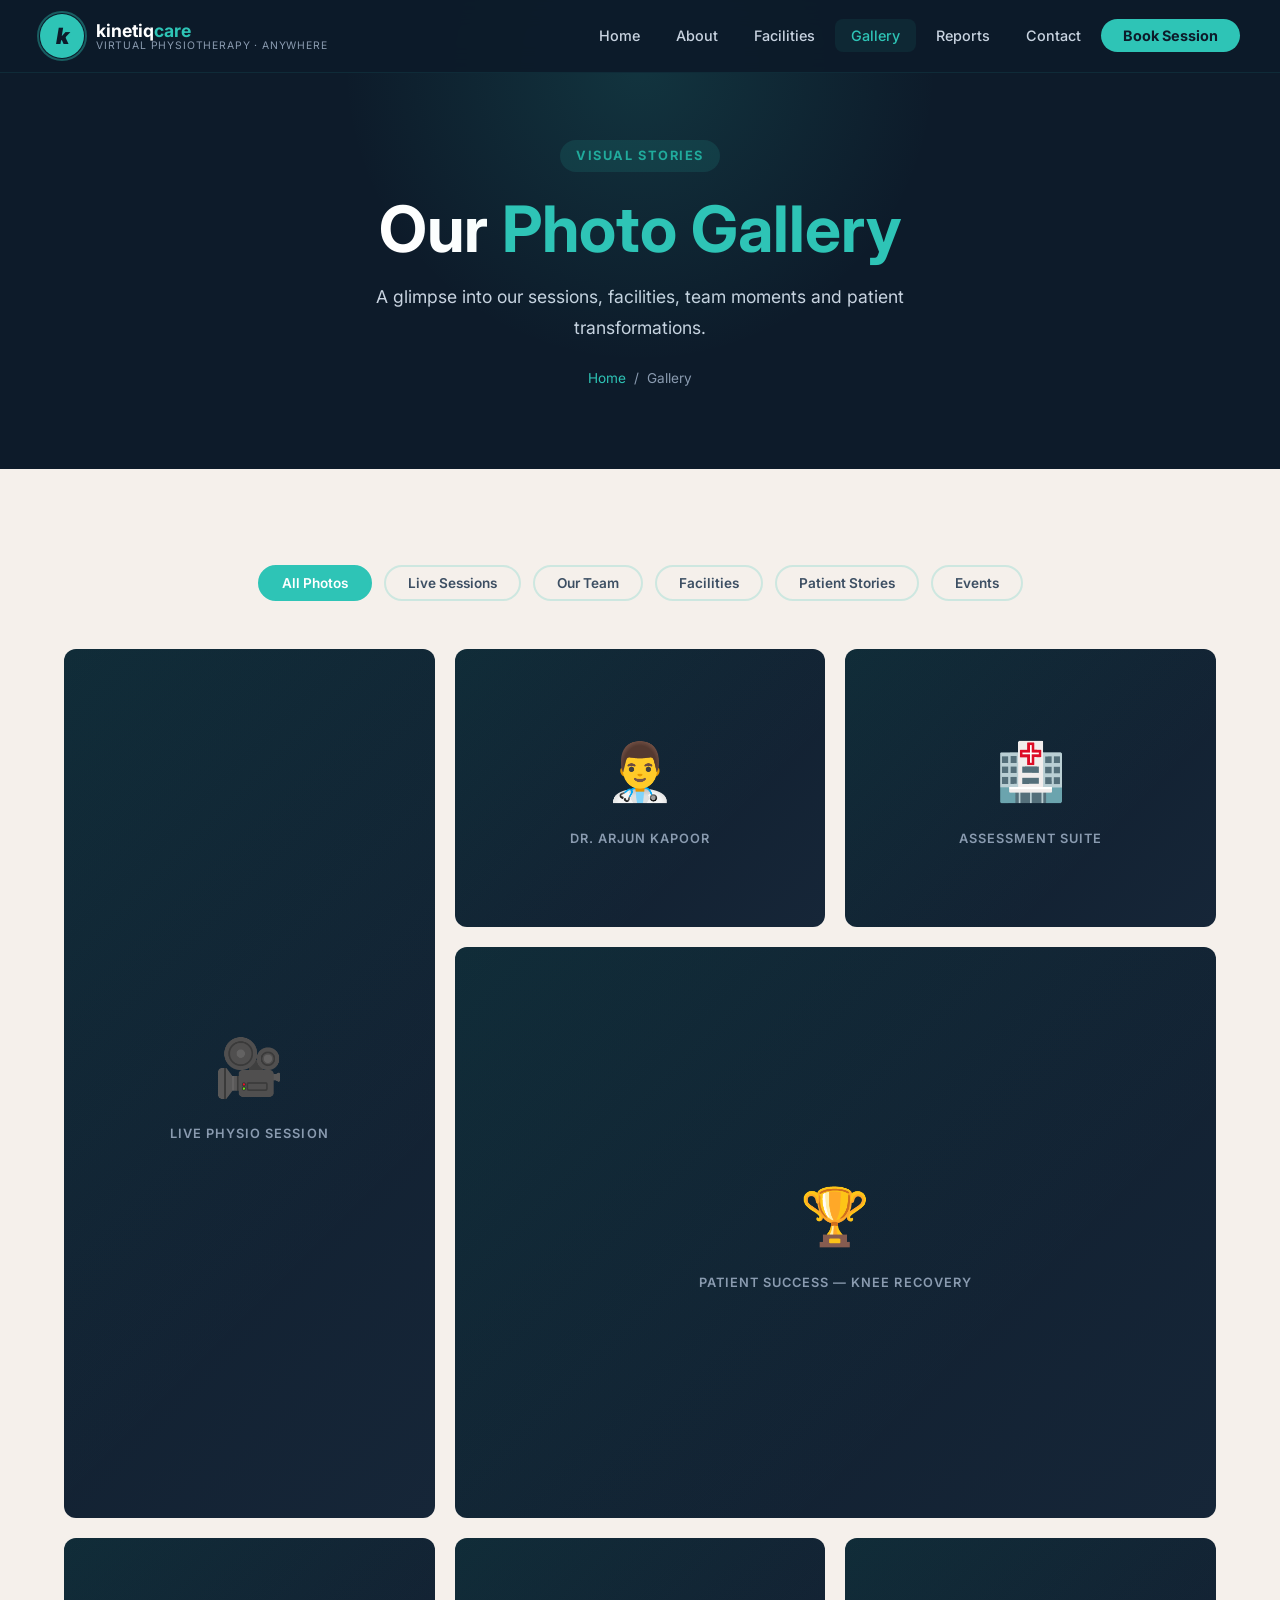
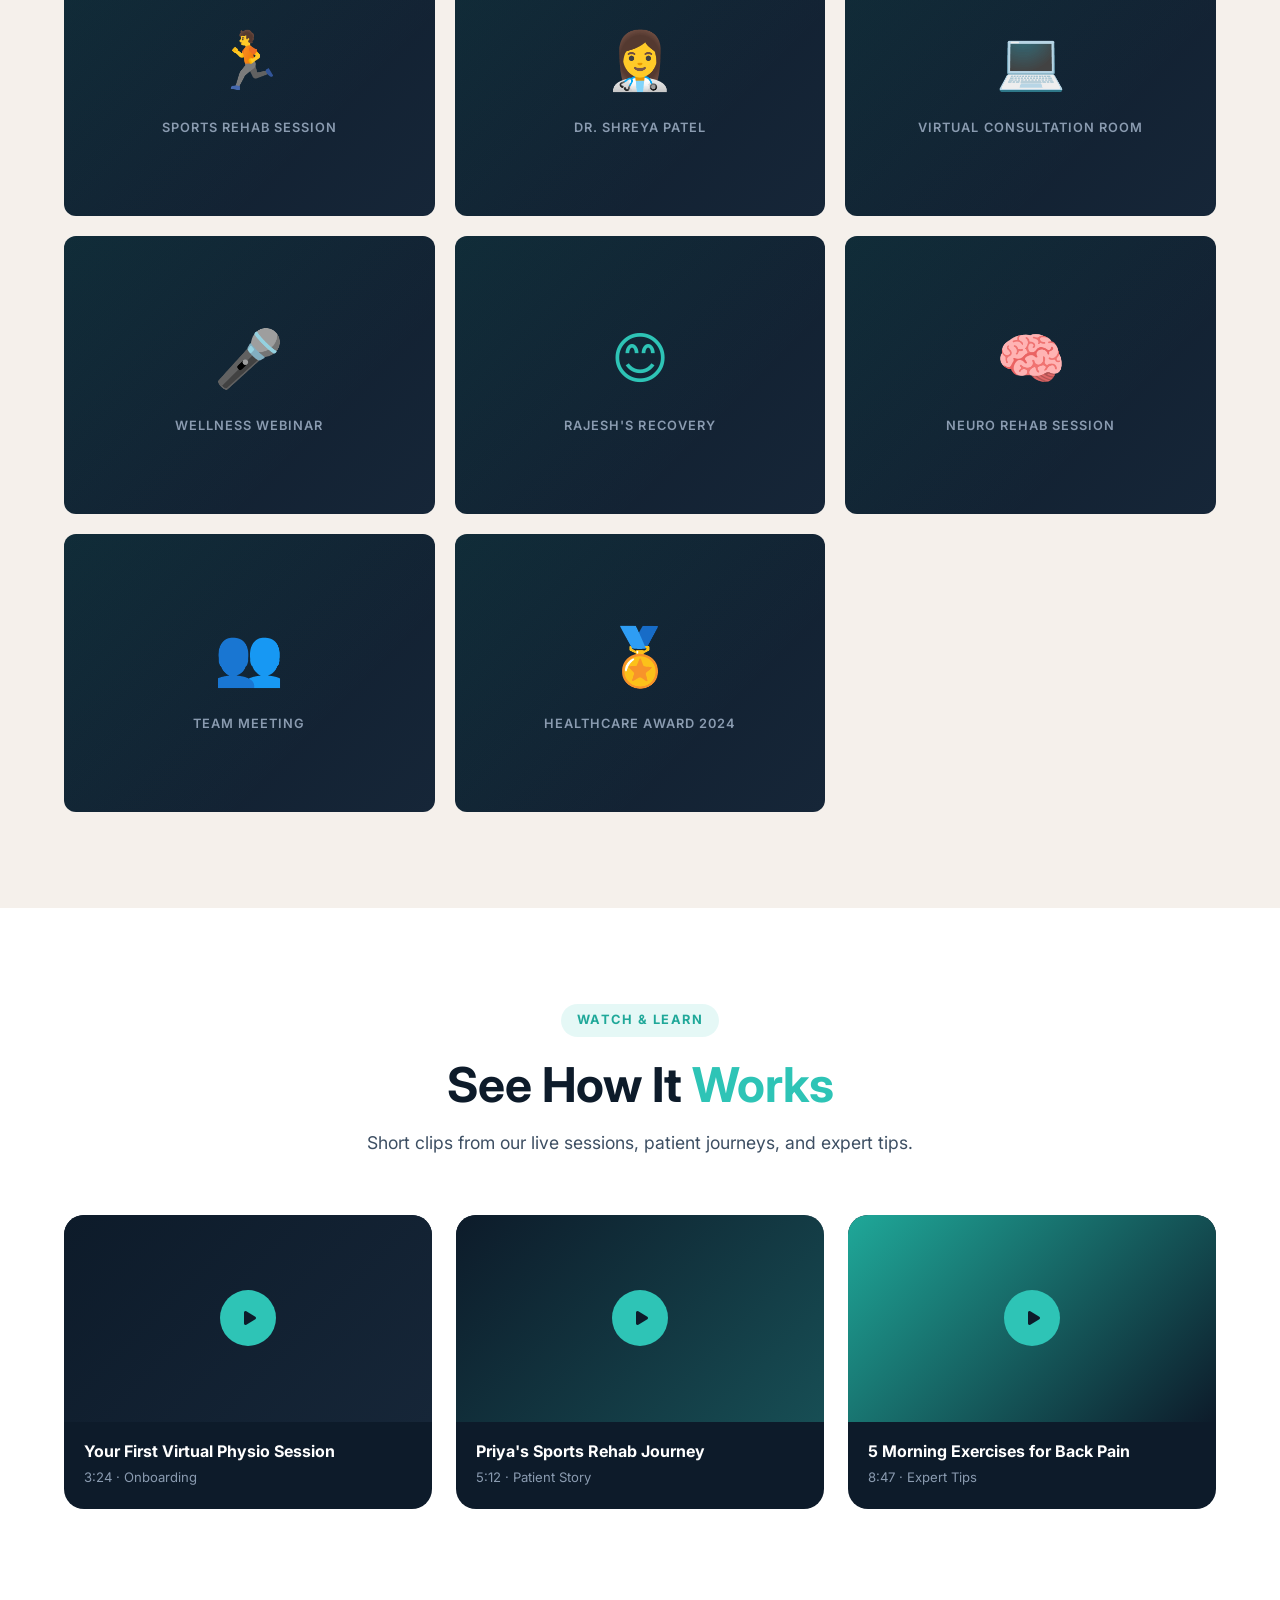
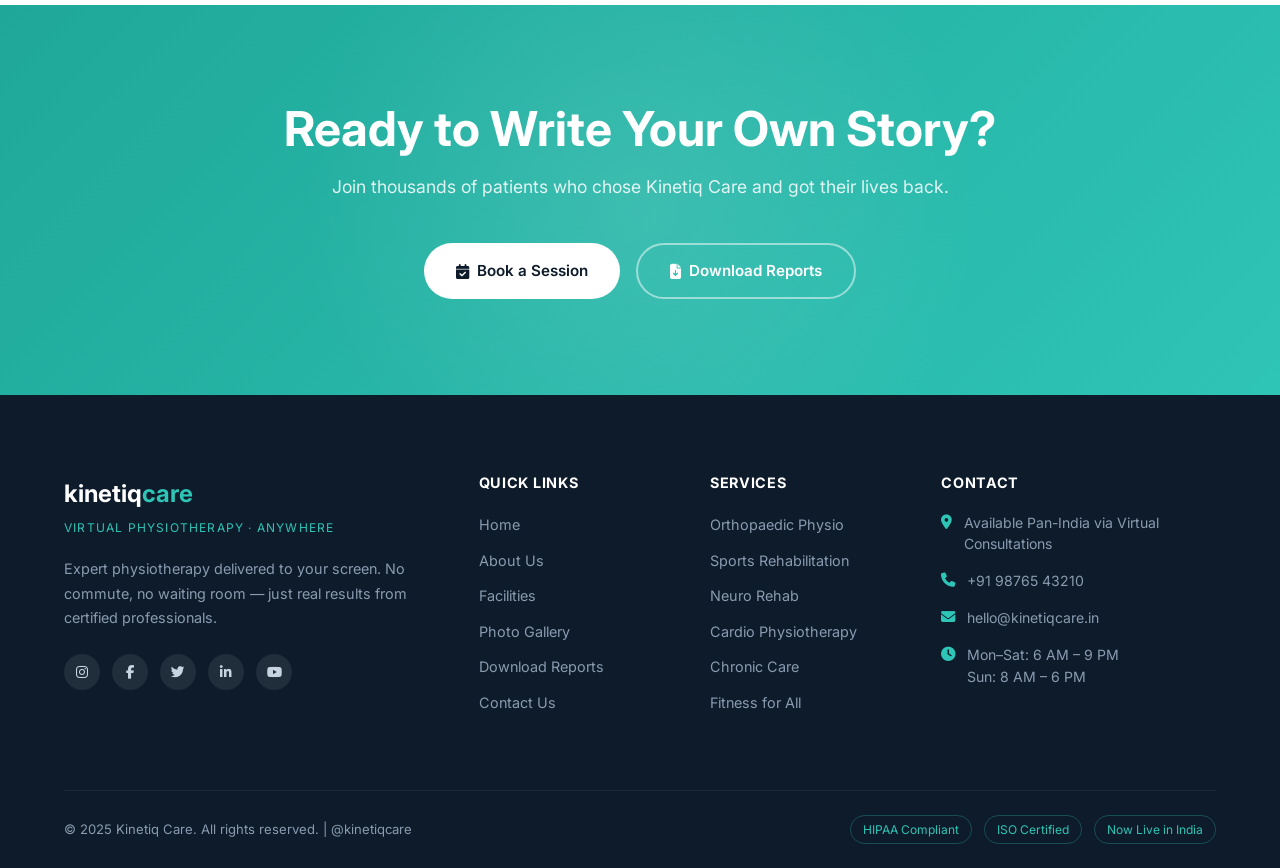
==== gallery.html @ 8185413a "Initial commit: Kinetiq Care physiotherapy website 6-page static website for Kinetiq Care virtual ph" ====
<!DOCTYPE html>
<html lang="en">
<head>
  <meta charset="UTF-8" />
  <meta name="viewport" content="width=device-width, initial-scale=1.0" />
  <title>Photo Gallery — Kinetiq Care</title>
  <meta name="description" content="Explore photos of our virtual sessions, facilities, team, and patient success stories at Kinetiq Care." />
  <link rel="stylesheet" href="css/style.css" />
  <link rel="preconnect" href="https://fonts.googleapis.com" />
  <link href="https://fonts.googleapis.com/css2?family=Inter:wght@400;500;600;700;800;900&display=swap" rel="stylesheet" />
  <link rel="stylesheet" href="https://cdnjs.cloudflare.com/ajax/libs/font-awesome/6.5.0/css/all.min.css" />
  <style>
    .gallery-placeholder { cursor: pointer; }
    .gallery-placeholder .ph-icon { font-size: 3.5rem; position: relative; z-index: 1; }
    .gallery-placeholder .ph-label { font-size: 0.8rem; font-weight: 600; letter-spacing: 0.08em; color: var(--gray); text-transform: uppercase; position: relative; z-index: 1; }
  </style>
</head>
<body>

  <!-- NAVBAR -->
  <nav class="navbar">
    <div class="nav-inner">
      <a href="index.html" class="nav-logo">
        <div class="logo-icon">k</div>
        <div class="logo-text">
          <span class="brand-name">kinetiq<span>care</span></span>
          <span class="brand-tagline">Virtual Physiotherapy · Anywhere</span>
        </div>
      </a>
      <ul class="nav-links">
        <li><a href="index.html">Home</a></li>
        <li><a href="about.html">About</a></li>
        <li><a href="facilities.html">Facilities</a></li>
        <li><a href="gallery.html" class="active">Gallery</a></li>
        <li><a href="reports.html">Reports</a></li>
        <li><a href="contact.html">Contact</a></li>
        <li><a href="contact.html" class="nav-cta">Book Session</a></li>
      </ul>
      <button class="hamburger" aria-label="Menu">
        <span></span><span></span><span></span>
      </button>
    </div>
  </nav>

  <!-- PAGE HERO -->
  <section class="page-hero">
    <span class="section-label">Visual Stories</span>
    <h1>Our <span>Photo Gallery</span></h1>
    <p>A glimpse into our sessions, facilities, team moments and patient transformations.</p>
    <div class="breadcrumb">
      <a href="index.html">Home</a>
      <span>/</span>
      <span>Gallery</span>
    </div>
  </section>

  <!-- GALLERY SECTION -->
  <section class="section-pad" style="background: var(--cream);">
    <div class="container">
      <!-- Filters -->
      <div class="gallery-filters">
        <button class="filter-btn active" data-filter="all">All Photos</button>
        <button class="filter-btn" data-filter="sessions">Live Sessions</button>
        <button class="filter-btn" data-filter="team">Our Team</button>
        <button class="filter-btn" data-filter="facilities">Facilities</button>
        <button class="filter-btn" data-filter="patients">Patient Stories</button>
        <button class="filter-btn" data-filter="events">Events</button>
      </div>

      <!-- Gallery Grid -->
      <div class="gallery-grid">

        <div class="gallery-item tall" data-category="sessions" style="grid-row:span 2;">
          <div class="gallery-placeholder" style="height:100%;min-height:420px;">
            <div class="ph-icon">🎥</div>
            <div class="ph-label">Live Physio Session</div>
          </div>
          <div class="gallery-overlay">
            <i class="fas fa-expand-arrows-alt"></i>
            <span>Live Physio Session</span>
            <small>Online Consultation</small>
          </div>
        </div>

        <div class="gallery-item" data-category="team">
          <div class="gallery-placeholder">
            <div class="ph-icon">👨‍⚕️</div>
            <div class="ph-label">Dr. Arjun Kapoor</div>
          </div>
          <div class="gallery-overlay">
            <i class="fas fa-expand-arrows-alt"></i>
            <span>Dr. Arjun Kapoor</span>
            <small>Orthopaedic Specialist</small>
          </div>
        </div>

        <div class="gallery-item" data-category="facilities">
          <div class="gallery-placeholder">
            <div class="ph-icon">🏥</div>
            <div class="ph-label">Assessment Suite</div>
          </div>
          <div class="gallery-overlay">
            <i class="fas fa-expand-arrows-alt"></i>
            <span>Assessment Suite</span>
            <small>Virtual Facility</small>
          </div>
        </div>

        <div class="gallery-item wide" data-category="patients" style="grid-column:span 2;">
          <div class="gallery-placeholder" style="min-height:220px;">
            <div class="ph-icon">🏆</div>
            <div class="ph-label">Patient Success — Knee Recovery</div>
          </div>
          <div class="gallery-overlay">
            <i class="fas fa-expand-arrows-alt"></i>
            <span>Patient Success Story</span>
            <small>Knee Recovery Journey</small>
          </div>
        </div>

        <div class="gallery-item" data-category="sessions">
          <div class="gallery-placeholder">
            <div class="ph-icon">🏃</div>
            <div class="ph-label">Sports Rehab Session</div>
          </div>
          <div class="gallery-overlay">
            <i class="fas fa-expand-arrows-alt"></i>
            <span>Sports Rehab Session</span>
            <small>Athlete Conditioning</small>
          </div>
        </div>

        <div class="gallery-item" data-category="team">
          <div class="gallery-placeholder">
            <div class="ph-icon">👩‍⚕️</div>
            <div class="ph-label">Dr. Shreya Patel</div>
          </div>
          <div class="gallery-overlay">
            <i class="fas fa-expand-arrows-alt"></i>
            <span>Dr. Shreya Patel</span>
            <small>Sports Rehabilitation</small>
          </div>
        </div>

        <div class="gallery-item" data-category="facilities">
          <div class="gallery-placeholder">
            <div class="ph-icon">💻</div>
            <div class="ph-label">Virtual Consultation Room</div>
          </div>
          <div class="gallery-overlay">
            <i class="fas fa-expand-arrows-alt"></i>
            <span>Virtual Consultation</span>
            <small>HD Video Setup</small>
          </div>
        </div>

        <div class="gallery-item" data-category="events">
          <div class="gallery-placeholder">
            <div class="ph-icon">🎤</div>
            <div class="ph-label">Wellness Webinar</div>
          </div>
          <div class="gallery-overlay">
            <i class="fas fa-expand-arrows-alt"></i>
            <span>Wellness Webinar</span>
            <small>Patient Education Event</small>
          </div>
        </div>

        <div class="gallery-item" data-category="patients">
          <div class="gallery-placeholder">
            <div class="ph-icon">😊</div>
            <div class="ph-label">Rajesh's Recovery</div>
          </div>
          <div class="gallery-overlay">
            <i class="fas fa-expand-arrows-alt"></i>
            <span>Rajesh's Recovery</span>
            <small>Post-Surgery Rehab</small>
          </div>
        </div>

        <div class="gallery-item" data-category="sessions">
          <div class="gallery-placeholder">
            <div class="ph-icon">🧠</div>
            <div class="ph-label">Neuro Rehab Session</div>
          </div>
          <div class="gallery-overlay">
            <i class="fas fa-expand-arrows-alt"></i>
            <span>Neuro Rehab Session</span>
            <small>Balance Training</small>
          </div>
        </div>

        <div class="gallery-item" data-category="team">
          <div class="gallery-placeholder">
            <div class="ph-icon">👥</div>
            <div class="ph-label">Team Meeting</div>
          </div>
          <div class="gallery-overlay">
            <i class="fas fa-expand-arrows-alt"></i>
            <span>Team Huddle</span>
            <small>Clinical Review Session</small>
          </div>
        </div>

        <div class="gallery-item" data-category="events">
          <div class="gallery-placeholder">
            <div class="ph-icon">🏅</div>
            <div class="ph-label">Healthcare Award 2024</div>
          </div>
          <div class="gallery-overlay">
            <i class="fas fa-expand-arrows-alt"></i>
            <span>Healthcare Innovation Award</span>
            <small>Best Virtual Physio Platform 2024</small>
          </div>
        </div>

      </div>
    </div>
  </section>

  <!-- VIDEO SECTION -->
  <section class="section-pad">
    <div class="container">
      <div class="text-center">
        <span class="section-label">Watch & Learn</span>
        <h2 class="section-title">See How It <span class="teal">Works</span></h2>
        <p class="section-subtitle">Short clips from our live sessions, patient journeys, and expert tips.</p>
      </div>
      <div style="display:grid;grid-template-columns:repeat(3,1fr);gap:24px;margin-top:8px;">
        <div style="background:var(--navy);border-radius:var(--radius-lg);overflow:hidden;cursor:pointer;transition:var(--transition);" onmouseover="this.style.transform='translateY(-6px)'" onmouseout="this.style.transform=''">
          <div style="aspect-ratio:16/9;display:flex;align-items:center;justify-content:center;background:linear-gradient(135deg,var(--navy),var(--navy-mid));position:relative;">
            <div style="width:56px;height:56px;background:var(--teal);border-radius:50%;display:flex;align-items:center;justify-content:center;z-index:1;">
              <i class="fas fa-play" style="color:var(--navy);margin-left:4px;"></i>
            </div>
          </div>
          <div style="padding:20px;">
            <h4 style="color:var(--white);margin-bottom:6px;font-size:1rem;">Your First Virtual Physio Session</h4>
            <p style="color:var(--gray);font-size:0.82rem;">3:24 · Onboarding</p>
          </div>
        </div>
        <div style="background:var(--navy);border-radius:var(--radius-lg);overflow:hidden;cursor:pointer;transition:var(--transition);" onmouseover="this.style.transform='translateY(-6px)'" onmouseout="this.style.transform=''">
          <div style="aspect-ratio:16/9;display:flex;align-items:center;justify-content:center;background:linear-gradient(135deg,var(--navy),rgba(46,196,182,0.3));position:relative;">
            <div style="width:56px;height:56px;background:var(--teal);border-radius:50%;display:flex;align-items:center;justify-content:center;z-index:1;">
              <i class="fas fa-play" style="color:var(--navy);margin-left:4px;"></i>
            </div>
          </div>
          <div style="padding:20px;">
            <h4 style="color:var(--white);margin-bottom:6px;font-size:1rem;">Priya's Sports Rehab Journey</h4>
            <p style="color:var(--gray);font-size:0.82rem;">5:12 · Patient Story</p>
          </div>
        </div>
        <div style="background:var(--navy);border-radius:var(--radius-lg);overflow:hidden;cursor:pointer;transition:var(--transition);" onmouseover="this.style.transform='translateY(-6px)'" onmouseout="this.style.transform=''">
          <div style="aspect-ratio:16/9;display:flex;align-items:center;justify-content:center;background:linear-gradient(135deg,var(--teal-dark),var(--navy));position:relative;">
            <div style="width:56px;height:56px;background:var(--teal);border-radius:50%;display:flex;align-items:center;justify-content:center;z-index:1;">
              <i class="fas fa-play" style="color:var(--navy);margin-left:4px;"></i>
            </div>
          </div>
          <div style="padding:20px;">
            <h4 style="color:var(--white);margin-bottom:6px;font-size:1rem;">5 Morning Exercises for Back Pain</h4>
            <p style="color:var(--gray);font-size:0.82rem;">8:47 · Expert Tips</p>
          </div>
        </div>
      </div>
    </div>
  </section>

  <!-- CTA -->
  <section class="cta-section">
    <div class="container" style="position:relative;z-index:1;">
      <h2>Ready to Write Your Own Story?</h2>
      <p>Join thousands of patients who chose Kinetiq Care and got their lives back.</p>
      <div class="cta-buttons">
        <a href="contact.html" class="btn btn-white"><i class="fas fa-calendar-check"></i> Book a Session</a>
        <a href="reports.html" class="btn btn-outline-white"><i class="fas fa-file-download"></i> Download Reports</a>
      </div>
    </div>
  </section>

  <!-- FOOTER -->
  <footer class="footer">
    <div class="container">
      <div class="footer-grid">
        <div class="footer-brand">
          <div class="logo-brand">kinetiq<span>care</span></div>
          <div class="tagline">Virtual Physiotherapy · Anywhere</div>
          <p>Expert physiotherapy delivered to your screen. No commute, no waiting room — just real results from certified professionals.</p>
          <div class="social-links">
            <a href="#"><i class="fab fa-instagram"></i></a>
            <a href="#"><i class="fab fa-facebook-f"></i></a>
            <a href="#"><i class="fab fa-twitter"></i></a>
            <a href="#"><i class="fab fa-linkedin-in"></i></a>
            <a href="#"><i class="fab fa-youtube"></i></a>
          </div>
        </div>
        <div class="footer-col">
          <h4>Quick Links</h4>
          <ul>
            <li><a href="index.html">Home</a></li>
            <li><a href="about.html">About Us</a></li>
            <li><a href="facilities.html">Facilities</a></li>
            <li><a href="gallery.html">Photo Gallery</a></li>
            <li><a href="reports.html">Download Reports</a></li>
            <li><a href="contact.html">Contact Us</a></li>
          </ul>
        </div>
        <div class="footer-col">
          <h4>Services</h4>
          <ul>
            <li><a href="#">Orthopaedic Physio</a></li>
            <li><a href="#">Sports Rehabilitation</a></li>
            <li><a href="#">Neuro Rehab</a></li>
            <li><a href="#">Cardio Physiotherapy</a></li>
            <li><a href="#">Chronic Care</a></li>
            <li><a href="#">Fitness for All</a></li>
          </ul>
        </div>
        <div class="footer-col">
          <h4>Contact</h4>
          <div class="footer-contact-item">
            <i class="fas fa-map-marker-alt"></i>
            <p>Available Pan-India via Virtual Consultations</p>
          </div>
          <div class="footer-contact-item">
            <i class="fas fa-phone"></i>
            <p>+91 98765 43210</p>
          </div>
          <div class="footer-contact-item">
            <i class="fas fa-envelope"></i>
            <p>hello@kinetiqcare.in</p>
          </div>
          <div class="footer-contact-item">
            <i class="fas fa-clock"></i>
            <p>Mon–Sat: 6 AM – 9 PM<br/>Sun: 8 AM – 6 PM</p>
          </div>
        </div>
      </div>
      <div class="footer-bottom">
        <p>&copy; 2025 Kinetiq Care. All rights reserved. | @kinetiqcare</p>
        <div class="badges">
          <span class="badge">HIPAA Compliant</span>
          <span class="badge">ISO Certified</span>
          <span class="badge">Now Live in India</span>
        </div>
      </div>
    </div>
  </footer>

  <script src="js/main.js"></script>
</body>
</html>
---- css/style.css ----
/* ============================================
   KINETIQ CARE - Global Styles
   ============================================ */

:root {
  --navy: #0D1B2A;
  --navy-mid: #162638;
  --teal: #2EC4B6;
  --teal-light: #5CE6D6;
  --teal-dark: #1FA899;
  --cream: #F5F0EB;
  --white: #FFFFFF;
  --gray: #8A9BB0;
  --gray-light: #C8D3E0;
  --text-dark: #0D1B2A;
  --text-body: #3D4F63;
  --border: rgba(46, 196, 182, 0.2);
  --shadow: 0 4px 24px rgba(13, 27, 42, 0.12);
  --shadow-hover: 0 8px 40px rgba(13, 27, 42, 0.2);
  --radius: 12px;
  --radius-lg: 20px;
  --transition: all 0.3s cubic-bezier(0.4, 0, 0.2, 1);
}

/* Reset */
*, *::before, *::after { box-sizing: border-box; margin: 0; padding: 0; }
html { scroll-behavior: smooth; font-size: 16px; }
body {
  font-family: 'Inter', 'Segoe UI', system-ui, sans-serif;
  color: var(--text-body);
  background: var(--white);
  line-height: 1.6;
  overflow-x: hidden;
}
img { max-width: 100%; height: auto; display: block; }
a { text-decoration: none; color: inherit; }
ul { list-style: none; }
button { cursor: pointer; border: none; background: none; font-family: inherit; }

/* ============================================
   TYPOGRAPHY
   ============================================ */
h1, h2, h3, h4, h5 {
  font-weight: 700;
  line-height: 1.15;
  color: var(--navy);
}
h1 { font-size: clamp(2.5rem, 6vw, 5rem); }
h2 { font-size: clamp(2rem, 4vw, 3rem); }
h3 { font-size: clamp(1.25rem, 2.5vw, 1.75rem); }
h4 { font-size: 1.125rem; }
p { font-size: 1rem; line-height: 1.75; }

.teal { color: var(--teal); }
.navy { color: var(--navy); }
.cream-bg { background: var(--cream); }
.navy-bg { background: var(--navy); }

/* ============================================
   UTILITY
   ============================================ */
.container {
  max-width: 1200px;
  margin: 0 auto;
  padding: 0 24px;
}
.section-pad { padding: 96px 0; }
.section-pad-sm { padding: 64px 0; }
.text-center { text-align: center; }

.section-label {
  display: inline-block;
  background: rgba(46, 196, 182, 0.12);
  color: var(--teal-dark);
  font-size: 0.8rem;
  font-weight: 700;
  letter-spacing: 0.12em;
  text-transform: uppercase;
  padding: 6px 16px;
  border-radius: 100px;
  margin-bottom: 20px;
}
.section-title {
  margin-bottom: 16px;
}
.section-subtitle {
  font-size: 1.1rem;
  color: var(--text-body);
  max-width: 560px;
  margin: 0 auto 56px;
}

/* Buttons */
.btn {
  display: inline-flex;
  align-items: center;
  gap: 8px;
  padding: 14px 32px;
  border-radius: 100px;
  font-size: 0.95rem;
  font-weight: 600;
  transition: var(--transition);
}
.btn-primary {
  background: var(--teal);
  color: var(--white);
}
.btn-primary:hover {
  background: var(--teal-dark);
  transform: translateY(-2px);
  box-shadow: 0 8px 24px rgba(46, 196, 182, 0.35);
}
.btn-outline {
  border: 2px solid var(--teal);
  color: var(--teal);
}
.btn-outline:hover {
  background: var(--teal);
  color: var(--white);
  transform: translateY(-2px);
}
.btn-white {
  background: var(--white);
  color: var(--navy);
}
.btn-white:hover {
  background: var(--cream);
  transform: translateY(-2px);
  box-shadow: var(--shadow);
}
.btn-outline-white {
  border: 2px solid rgba(255,255,255,0.5);
  color: var(--white);
}
.btn-outline-white:hover {
  border-color: var(--white);
  background: rgba(255,255,255,0.1);
}

/* ============================================
   NAVBAR
   ============================================ */
.navbar {
  position: fixed;
  top: 0; left: 0; right: 0;
  z-index: 1000;
  padding: 0 24px;
  background: rgba(13, 27, 42, 0.95);
  backdrop-filter: blur(12px);
  -webkit-backdrop-filter: blur(12px);
  border-bottom: 1px solid rgba(46, 196, 182, 0.1);
  transition: var(--transition);
}
.navbar.scrolled {
  background: var(--navy);
  box-shadow: 0 4px 24px rgba(0,0,0,0.3);
}
.nav-inner {
  max-width: 1200px;
  margin: 0 auto;
  display: flex;
  align-items: center;
  justify-content: space-between;
  height: 72px;
}
.nav-logo {
  display: flex;
  align-items: center;
  gap: 12px;
  text-decoration: none;
}
.logo-icon {
  width: 44px;
  height: 44px;
  background: var(--teal);
  border-radius: 50%;
  display: flex;
  align-items: center;
  justify-content: center;
  font-size: 1.4rem;
  font-weight: 900;
  color: var(--navy);
  font-style: italic;
  position: relative;
}
.logo-icon::before {
  content: '';
  position: absolute;
  inset: -3px;
  border-radius: 50%;
  border: 2px solid rgba(46, 196, 182, 0.4);
}
.logo-text {
  display: flex;
  flex-direction: column;
  line-height: 1.1;
}
.logo-text .brand-name {
  font-size: 1.1rem;
  font-weight: 700;
  color: var(--white);
}
.logo-text .brand-name span { color: var(--teal); }
.logo-text .brand-tagline {
  font-size: 0.65rem;
  color: var(--gray);
  letter-spacing: 0.08em;
  text-transform: uppercase;
}
.nav-links {
  display: flex;
  align-items: center;
  gap: 4px;
}
.nav-links a {
  color: var(--gray-light);
  font-size: 0.9rem;
  font-weight: 500;
  padding: 8px 16px;
  border-radius: 8px;
  transition: var(--transition);
}
.nav-links a:hover,
.nav-links a.active {
  color: var(--teal);
  background: rgba(46, 196, 182, 0.08);
}
.nav-cta {
  background: var(--teal) !important;
  color: var(--navy) !important;
  font-weight: 700 !important;
  border-radius: 100px !important;
  padding: 8px 22px !important;
}
.nav-cta:hover {
  background: var(--teal-light) !important;
  transform: translateY(-1px);
}
.hamburger {
  display: none;
  flex-direction: column;
  gap: 5px;
  padding: 8px;
  cursor: pointer;
}
.hamburger span {
  display: block;
  width: 24px;
  height: 2px;
  background: var(--white);
  border-radius: 2px;
  transition: var(--transition);
}

/* ============================================
   PAGE HERO (shared)
   ============================================ */
.page-hero {
  background: var(--navy);
  padding: 140px 24px 80px;
  text-align: center;
  position: relative;
  overflow: hidden;
}
.page-hero::before {
  content: '';
  position: absolute;
  top: -50%;
  left: 50%;
  transform: translateX(-50%);
  width: 600px;
  height: 600px;
  background: radial-gradient(circle, rgba(46, 196, 182, 0.15) 0%, transparent 70%);
  pointer-events: none;
}
.page-hero h1 {
  color: var(--white);
  font-size: clamp(2.5rem, 5vw, 4rem);
  margin-bottom: 16px;
}
.page-hero h1 span { color: var(--teal); }
.page-hero p {
  color: var(--gray-light);
  font-size: 1.1rem;
  max-width: 560px;
  margin: 0 auto;
}
.breadcrumb {
  display: flex;
  align-items: center;
  justify-content: center;
  gap: 8px;
  margin-top: 24px;
  font-size: 0.85rem;
  color: var(--gray);
}
.breadcrumb a { color: var(--teal); }
.breadcrumb span { color: var(--gray); }

/* ============================================
   FOOTER
   ============================================ */
.footer {
  background: var(--navy);
  color: var(--gray-light);
  padding: 80px 0 0;
}
.footer-grid {
  display: grid;
  grid-template-columns: 2fr 1fr 1fr 1.5fr;
  gap: 48px;
  padding-bottom: 64px;
}
.footer-brand .logo-brand {
  font-size: 1.5rem;
  font-weight: 700;
  color: var(--white);
  margin-bottom: 4px;
}
.footer-brand .logo-brand span { color: var(--teal); }
.footer-brand .tagline {
  font-size: 0.75rem;
  color: var(--teal);
  letter-spacing: 0.1em;
  text-transform: uppercase;
  margin-bottom: 20px;
}
.footer-brand p {
  font-size: 0.9rem;
  color: var(--gray);
  line-height: 1.7;
  margin-bottom: 24px;
}
.social-links {
  display: flex;
  gap: 12px;
}
.social-links a {
  width: 36px;
  height: 36px;
  border-radius: 50%;
  background: rgba(255,255,255,0.08);
  display: flex;
  align-items: center;
  justify-content: center;
  color: var(--gray-light);
  font-size: 0.85rem;
  transition: var(--transition);
}
.social-links a:hover {
  background: var(--teal);
  color: var(--navy);
}
.footer-col h4 {
  color: var(--white);
  font-size: 0.9rem;
  letter-spacing: 0.05em;
  margin-bottom: 20px;
  text-transform: uppercase;
}
.footer-col ul li {
  margin-bottom: 10px;
}
.footer-col ul li a {
  color: var(--gray);
  font-size: 0.9rem;
  transition: var(--transition);
}
.footer-col ul li a:hover { color: var(--teal); }
.footer-contact-item {
  display: flex;
  gap: 12px;
  margin-bottom: 16px;
}
.footer-contact-item i {
  color: var(--teal);
  font-size: 0.9rem;
  margin-top: 3px;
  flex-shrink: 0;
}
.footer-contact-item p {
  font-size: 0.88rem;
  color: var(--gray);
  line-height: 1.5;
}
.footer-bottom {
  border-top: 1px solid rgba(255,255,255,0.06);
  padding: 24px 0;
  display: flex;
  align-items: center;
  justify-content: space-between;
}
.footer-bottom p {
  font-size: 0.82rem;
  color: var(--gray);
}
.footer-bottom .badges {
  display: flex;
  gap: 12px;
}
.footer-bottom .badge {
  font-size: 0.75rem;
  color: var(--teal);
  border: 1px solid rgba(46, 196, 182, 0.3);
  padding: 4px 12px;
  border-radius: 100px;
}

/* ============================================
   HOMEPAGE - HERO
   ============================================ */
.hero {
  min-height: 100vh;
  background: var(--navy);
  display: flex;
  align-items: center;
  position: relative;
  overflow: hidden;
  padding-top: 72px;
}
.hero-bg-dots {
  position: absolute;
  inset: 0;
  background-image: radial-gradient(rgba(46, 196, 182, 0.08) 1px, transparent 1px);
  background-size: 28px 28px;
}
.hero-glow {
  position: absolute;
  top: 10%;
  right: -10%;
  width: 600px;
  height: 600px;
  background: radial-gradient(circle, rgba(46, 196, 182, 0.12) 0%, transparent 65%);
}
.hero-glow-2 {
  position: absolute;
  bottom: -10%;
  left: -5%;
  width: 400px;
  height: 400px;
  background: radial-gradient(circle, rgba(46, 196, 182, 0.06) 0%, transparent 65%);
}
.hero-inner {
  max-width: 1200px;
  margin: 0 auto;
  padding: 80px 24px;
  display: grid;
  grid-template-columns: 1fr 1fr;
  gap: 80px;
  align-items: center;
  position: relative;
  z-index: 1;
}
.hero-badge {
  display: inline-flex;
  align-items: center;
  gap: 8px;
  background: rgba(46, 196, 182, 0.12);
  border: 1px solid rgba(46, 196, 182, 0.25);
  color: var(--teal);
  font-size: 0.8rem;
  font-weight: 600;
  letter-spacing: 0.08em;
  text-transform: uppercase;
  padding: 6px 16px;
  border-radius: 100px;
  margin-bottom: 28px;
}
.hero-badge .dot {
  width: 6px;
  height: 6px;
  border-radius: 50%;
  background: var(--teal);
  animation: pulse 2s infinite;
}
@keyframes pulse {
  0%, 100% { opacity: 1; transform: scale(1); }
  50% { opacity: 0.5; transform: scale(1.5); }
}
.hero h1 {
  color: var(--white);
  margin-bottom: 8px;
}
.hero h1 .line-teal { color: var(--teal); }
.hero h1 .line-dim { color: var(--gray-light); font-weight: 400; }
.hero-desc {
  color: var(--gray-light);
  font-size: 1.1rem;
  margin: 24px 0 40px;
  max-width: 480px;
}
.hero-actions {
  display: flex;
  gap: 16px;
  flex-wrap: wrap;
  margin-bottom: 56px;
}
.hero-stats {
  display: flex;
  gap: 40px;
}
.stat-item .num {
  font-size: 2rem;
  font-weight: 800;
  color: var(--white);
  line-height: 1;
}
.stat-item .num span { color: var(--teal); }
.stat-item .label {
  font-size: 0.8rem;
  color: var(--gray);
  margin-top: 4px;
}
.hero-visual {
  position: relative;
}
.hero-card-main {
  background: linear-gradient(135deg, var(--teal-dark) 0%, var(--teal) 100%);
  border-radius: var(--radius-lg);
  padding: 40px;
  color: var(--navy);
  position: relative;
  overflow: hidden;
}
.hero-card-main::before {
  content: '';
  position: absolute;
  top: -30%;
  right: -20%;
  width: 200px;
  height: 200px;
  background: rgba(255,255,255,0.12);
  border-radius: 50%;
}
.hero-card-main .card-icon {
  font-size: 3rem;
  margin-bottom: 16px;
}
.hero-card-main h3 {
  color: var(--navy);
  font-size: 1.5rem;
  margin-bottom: 8px;
}
.hero-card-main p {
  color: rgba(13,27,42,0.7);
  font-size: 0.95rem;
}
.service-tags {
  display: flex;
  flex-wrap: wrap;
  gap: 8px;
  margin-top: 24px;
}
.service-tag {
  background: rgba(13,27,42,0.15);
  color: var(--navy);
  font-size: 0.78rem;
  font-weight: 600;
  padding: 5px 12px;
  border-radius: 100px;
}
.floating-card {
  position: absolute;
  background: var(--white);
  border-radius: var(--radius);
  padding: 16px 20px;
  box-shadow: var(--shadow-hover);
  display: flex;
  align-items: center;
  gap: 12px;
}
.floating-card.fc-1 {
  bottom: -24px;
  left: -32px;
  animation: float 4s ease-in-out infinite;
}
.floating-card.fc-2 {
  top: -24px;
  right: -24px;
  animation: float 4s ease-in-out infinite 2s;
}
@keyframes float {
  0%, 100% { transform: translateY(0); }
  50% { transform: translateY(-8px); }
}
.floating-card .fc-icon {
  width: 40px;
  height: 40px;
  border-radius: 10px;
  background: var(--teal);
  display: flex;
  align-items: center;
  justify-content: center;
  color: var(--white);
  font-size: 1rem;
  flex-shrink: 0;
}
.floating-card .fc-text .fc-title {
  font-size: 0.85rem;
  font-weight: 700;
  color: var(--navy);
}
.floating-card .fc-text .fc-sub {
  font-size: 0.75rem;
  color: var(--gray);
}

/* ============================================
   SERVICES SECTION
   ============================================ */
.services-grid {
  display: grid;
  grid-template-columns: repeat(3, 1fr);
  gap: 24px;
}
.service-card {
  background: var(--white);
  border: 1px solid var(--border);
  border-radius: var(--radius-lg);
  padding: 36px 28px;
  transition: var(--transition);
  position: relative;
  overflow: hidden;
  cursor: pointer;
}
.service-card::before {
  content: '';
  position: absolute;
  bottom: 0; left: 0; right: 0;
  height: 3px;
  background: var(--teal);
  transform: scaleX(0);
  transition: var(--transition);
  transform-origin: left;
}
.service-card:hover {
  transform: translateY(-6px);
  box-shadow: var(--shadow-hover);
  border-color: rgba(46, 196, 182, 0.4);
}
.service-card:hover::before { transform: scaleX(1); }
.service-icon {
  width: 60px;
  height: 60px;
  background: rgba(46, 196, 182, 0.1);
  border-radius: 14px;
  display: flex;
  align-items: center;
  justify-content: center;
  font-size: 1.5rem;
  color: var(--teal);
  margin-bottom: 20px;
  transition: var(--transition);
}
.service-card:hover .service-icon {
  background: var(--teal);
  color: var(--white);
}
.service-card h3 {
  color: var(--navy);
  font-size: 1.2rem;
  margin-bottom: 10px;
}
.service-card p {
  color: var(--text-body);
  font-size: 0.9rem;
  line-height: 1.65;
}
.service-card .learn-more {
  display: inline-flex;
  align-items: center;
  gap: 6px;
  color: var(--teal);
  font-size: 0.85rem;
  font-weight: 600;
  margin-top: 20px;
  transition: var(--transition);
}
.service-card:hover .learn-more { gap: 10px; }

/* ============================================
   WHY US / FEATURES
   ============================================ */
.features-split {
  display: grid;
  grid-template-columns: 1fr 1fr;
  gap: 80px;
  align-items: center;
}
.features-image-wrap {
  position: relative;
}
.features-image-wrap .img-placeholder {
  width: 100%;
  aspect-ratio: 4/5;
  background: linear-gradient(135deg, var(--navy) 0%, var(--navy-mid) 100%);
  border-radius: var(--radius-lg);
  display: flex;
  align-items: center;
  justify-content: center;
  font-size: 5rem;
  overflow: hidden;
  position: relative;
}
.features-image-wrap .img-placeholder::after {
  content: '';
  position: absolute;
  inset: 0;
  background: linear-gradient(135deg, rgba(46,196,182,0.15) 0%, transparent 60%);
}
.features-image-wrap .accent-box {
  position: absolute;
  bottom: -24px;
  right: -24px;
  background: var(--teal);
  border-radius: var(--radius);
  padding: 24px;
  color: var(--navy);
  text-align: center;
  box-shadow: var(--shadow-hover);
}
.features-image-wrap .accent-box .big-num {
  font-size: 2.5rem;
  font-weight: 800;
  line-height: 1;
}
.features-image-wrap .accent-box .small-text {
  font-size: 0.8rem;
  font-weight: 600;
  margin-top: 4px;
}
.feature-list {
  display: flex;
  flex-direction: column;
  gap: 24px;
  margin-top: 40px;
}
.feature-item {
  display: flex;
  gap: 16px;
  align-items: flex-start;
}
.feature-item .fi-icon {
  width: 44px;
  height: 44px;
  border-radius: 10px;
  background: rgba(46, 196, 182, 0.1);
  display: flex;
  align-items: center;
  justify-content: center;
  color: var(--teal);
  flex-shrink: 0;
  font-size: 1rem;
}
.feature-item h4 {
  color: var(--navy);
  margin-bottom: 4px;
}
.feature-item p {
  font-size: 0.9rem;
  color: var(--text-body);
}

/* ============================================
   TESTIMONIALS
   ============================================ */
.testimonials-section { background: var(--navy); }
.testimonials-section .section-title { color: var(--white); }
.testimonials-section .section-subtitle { color: var(--gray-light); }
.testimonials-grid {
  display: grid;
  grid-template-columns: repeat(3, 1fr);
  gap: 24px;
}
.testimonial-card {
  background: rgba(255,255,255,0.05);
  border: 1px solid rgba(255,255,255,0.08);
  border-radius: var(--radius-lg);
  padding: 32px;
  transition: var(--transition);
}
.testimonial-card:hover {
  background: rgba(46, 196, 182, 0.08);
  border-color: rgba(46, 196, 182, 0.2);
  transform: translateY(-4px);
}
.testimonial-stars {
  display: flex;
  gap: 4px;
  color: var(--teal);
  font-size: 0.9rem;
  margin-bottom: 16px;
}
.testimonial-card p {
  color: var(--gray-light);
  font-size: 0.95rem;
  line-height: 1.7;
  margin-bottom: 24px;
  font-style: italic;
}
.testimonial-author {
  display: flex;
  align-items: center;
  gap: 12px;
}
.author-avatar {
  width: 44px;
  height: 44px;
  border-radius: 50%;
  background: var(--teal);
  display: flex;
  align-items: center;
  justify-content: center;
  color: var(--navy);
  font-weight: 700;
  font-size: 1rem;
  flex-shrink: 0;
}
.author-info .name {
  color: var(--white);
  font-weight: 600;
  font-size: 0.9rem;
}
.author-info .role {
  color: var(--gray);
  font-size: 0.8rem;
}

/* ============================================
   CTA SECTION
   ============================================ */
.cta-section {
  background: linear-gradient(135deg, var(--teal-dark) 0%, var(--teal) 100%);
  padding: 96px 0;
  text-align: center;
  position: relative;
  overflow: hidden;
}
.cta-section::before {
  content: '';
  position: absolute;
  top: -50%;
  left: 50%;
  transform: translateX(-50%);
  width: 800px;
  height: 800px;
  background: radial-gradient(circle, rgba(255,255,255,0.1) 0%, transparent 60%);
}
.cta-section h2 {
  color: var(--white);
  font-size: clamp(2rem, 4vw, 3rem);
  margin-bottom: 16px;
}
.cta-section p {
  color: rgba(255,255,255,0.85);
  font-size: 1.1rem;
  margin-bottom: 40px;
}
.cta-buttons {
  display: flex;
  gap: 16px;
  justify-content: center;
  flex-wrap: wrap;
}

/* ============================================
   GALLERY PAGE
   ============================================ */
.gallery-filters {
  display: flex;
  gap: 12px;
  justify-content: center;
  flex-wrap: wrap;
  margin-bottom: 48px;
}
.filter-btn {
  padding: 8px 22px;
  border-radius: 100px;
  font-size: 0.85rem;
  font-weight: 600;
  border: 2px solid var(--border);
  color: var(--text-body);
  background: transparent;
  transition: var(--transition);
  cursor: pointer;
}
.filter-btn.active,
.filter-btn:hover {
  background: var(--teal);
  border-color: var(--teal);
  color: var(--white);
}
.gallery-grid {
  display: grid;
  grid-template-columns: repeat(3, 1fr);
  gap: 20px;
}
.gallery-item {
  border-radius: var(--radius);
  overflow: hidden;
  position: relative;
  aspect-ratio: 4/3;
  cursor: pointer;
}
.gallery-item.tall { grid-row: span 2; aspect-ratio: unset; }
.gallery-item.wide { grid-column: span 2; }
.gallery-placeholder {
  width: 100%;
  height: 100%;
  min-height: 200px;
  background: linear-gradient(135deg, var(--navy) 0%, var(--navy-mid) 100%);
  display: flex;
  flex-direction: column;
  align-items: center;
  justify-content: center;
  gap: 12px;
  color: var(--teal);
  position: relative;
  overflow: hidden;
  transition: var(--transition);
}
.gallery-placeholder::before {
  content: '';
  position: absolute;
  inset: 0;
  background: linear-gradient(135deg, rgba(46,196,182,0.1) 0%, transparent 70%);
}
.gallery-item:hover .gallery-placeholder { transform: scale(1.03); }
.gallery-overlay {
  position: absolute;
  inset: 0;
  background: rgba(13, 27, 42, 0.7);
  display: flex;
  flex-direction: column;
  align-items: center;
  justify-content: center;
  gap: 8px;
  opacity: 0;
  transition: var(--transition);
  color: var(--white);
  font-weight: 600;
}
.gallery-item:hover .gallery-overlay { opacity: 1; }
.gallery-overlay i { font-size: 1.5rem; color: var(--teal); }

/* ============================================
   ABOUT PAGE
   ============================================ */
.about-intro {
  display: grid;
  grid-template-columns: 1fr 1fr;
  gap: 80px;
  align-items: center;
}
.about-img-stack {
  position: relative;
  padding-bottom: 32px;
  padding-right: 32px;
}
.about-img-main {
  width: 100%;
  aspect-ratio: 3/4;
  background: linear-gradient(135deg, var(--navy) 0%, var(--teal-dark) 100%);
  border-radius: var(--radius-lg);
  display: flex;
  align-items: center;
  justify-content: center;
  font-size: 4rem;
  position: relative;
  z-index: 1;
}
.about-img-accent {
  position: absolute;
  bottom: 0;
  right: 0;
  width: 70%;
  aspect-ratio: 1;
  background: var(--cream);
  border-radius: var(--radius-lg);
  border: 6px solid var(--white);
  display: flex;
  align-items: center;
  justify-content: center;
  font-size: 2.5rem;
  z-index: 2;
}
.values-grid {
  display: grid;
  grid-template-columns: 1fr 1fr;
  gap: 24px;
  margin-top: 56px;
}
.value-card {
  background: var(--cream);
  border-radius: var(--radius);
  padding: 28px;
  transition: var(--transition);
}
.value-card:hover {
  transform: translateY(-4px);
  box-shadow: var(--shadow);
}
.value-card .v-icon {
  font-size: 1.75rem;
  margin-bottom: 12px;
}
.value-card h4 { color: var(--navy); margin-bottom: 8px; }
.value-card p { font-size: 0.88rem; color: var(--text-body); }
.team-grid {
  display: grid;
  grid-template-columns: repeat(4, 1fr);
  gap: 28px;
}
.team-card {
  text-align: center;
  transition: var(--transition);
}
.team-card:hover { transform: translateY(-6px); }
.team-avatar {
  width: 100%;
  aspect-ratio: 1;
  border-radius: var(--radius-lg);
  background: linear-gradient(135deg, var(--navy) 0%, var(--navy-mid) 100%);
  display: flex;
  align-items: center;
  justify-content: center;
  font-size: 3rem;
  margin-bottom: 20px;
  position: relative;
  overflow: hidden;
}
.team-avatar::before {
  content: '';
  position: absolute;
  inset: 0;
  background: linear-gradient(135deg, rgba(46,196,182,0.2) 0%, transparent 60%);
}
.team-card h4 { color: var(--navy); margin-bottom: 4px; }
.team-card .specialty { color: var(--teal); font-size: 0.85rem; font-weight: 600; margin-bottom: 8px; }
.team-card .exp { color: var(--gray); font-size: 0.8rem; }
.milestones {
  background: var(--navy);
  border-radius: var(--radius-lg);
  padding: 56px;
  display: grid;
  grid-template-columns: repeat(4, 1fr);
  gap: 40px;
  text-align: center;
  margin-top: 56px;
}
.milestone .big { font-size: 3rem; font-weight: 800; color: var(--teal); line-height: 1; }
.milestone .label { color: var(--gray-light); font-size: 0.9rem; margin-top: 8px; }

/* ============================================
   CONTACT PAGE
   ============================================ */
.contact-grid {
  display: grid;
  grid-template-columns: 1fr 1.6fr;
  gap: 64px;
  align-items: start;
}
.contact-info-cards {
  display: flex;
  flex-direction: column;
  gap: 20px;
}
.info-card {
  background: var(--cream);
  border-radius: var(--radius);
  padding: 24px;
  display: flex;
  gap: 16px;
  align-items: flex-start;
  transition: var(--transition);
}
.info-card:hover { box-shadow: var(--shadow); transform: translateX(4px); }
.info-card .ic-icon {
  width: 48px;
  height: 48px;
  border-radius: 12px;
  background: var(--teal);
  display: flex;
  align-items: center;
  justify-content: center;
  color: var(--white);
  font-size: 1.1rem;
  flex-shrink: 0;
}
.info-card h4 { color: var(--navy); margin-bottom: 4px; font-size: 0.95rem; }
.info-card p { font-size: 0.88rem; color: var(--text-body); line-height: 1.5; }
.contact-form-wrap {
  background: var(--white);
  border: 1px solid var(--border);
  border-radius: var(--radius-lg);
  padding: 48px;
  box-shadow: var(--shadow);
}
.contact-form-wrap h3 { color: var(--navy); margin-bottom: 8px; }
.contact-form-wrap .sub { color: var(--gray); font-size: 0.9rem; margin-bottom: 32px; }
.form-row {
  display: grid;
  grid-template-columns: 1fr 1fr;
  gap: 20px;
}
.form-group {
  display: flex;
  flex-direction: column;
  gap: 8px;
  margin-bottom: 20px;
}
.form-group label {
  font-size: 0.85rem;
  font-weight: 600;
  color: var(--navy);
}
.form-group input,
.form-group select,
.form-group textarea {
  padding: 12px 16px;
  border: 1.5px solid var(--gray-light);
  border-radius: 10px;
  font-size: 0.92rem;
  font-family: inherit;
  color: var(--text-dark);
  background: var(--white);
  transition: var(--transition);
  outline: none;
}
.form-group input:focus,
.form-group select:focus,
.form-group textarea:focus {
  border-color: var(--teal);
  box-shadow: 0 0 0 3px rgba(46, 196, 182, 0.15);
}
.form-group textarea { resize: vertical; min-height: 120px; }
.map-section { margin-top: 80px; }
.map-placeholder {
  width: 100%;
  height: 400px;
  background: linear-gradient(135deg, var(--cream) 0%, #e8f5f3 100%);
  border-radius: var(--radius-lg);
  display: flex;
  flex-direction: column;
  align-items: center;
  justify-content: center;
  gap: 12px;
  color: var(--teal);
  font-size: 1rem;
  font-weight: 600;
  border: 2px dashed rgba(46,196,182,0.3);
}
.map-placeholder i { font-size: 3rem; }

/* ============================================
   FACILITIES PAGE
   ============================================ */
.facilities-intro {
  display: grid;
  grid-template-columns: 1fr 1fr;
  gap: 64px;
  align-items: center;
  margin-bottom: 80px;
}
.facilities-grid {
  display: grid;
  grid-template-columns: repeat(3, 1fr);
  gap: 28px;
}
.facility-card {
  border-radius: var(--radius-lg);
  overflow: hidden;
  border: 1px solid var(--border);
  transition: var(--transition);
}
.facility-card:hover {
  transform: translateY(-6px);
  box-shadow: var(--shadow-hover);
}
.facility-img {
  width: 100%;
  aspect-ratio: 16/10;
  background: linear-gradient(135deg, var(--navy) 0%, var(--navy-mid) 50%, rgba(46,196,182,0.3) 100%);
  display: flex;
  align-items: center;
  justify-content: center;
  font-size: 3rem;
  position: relative;
}
.facility-img .fi-badge {
  position: absolute;
  top: 12px;
  right: 12px;
  background: var(--teal);
  color: var(--navy);
  font-size: 0.7rem;
  font-weight: 700;
  padding: 4px 10px;
  border-radius: 100px;
  letter-spacing: 0.05em;
}
.facility-body {
  padding: 24px;
}
.facility-body h3 { color: var(--navy); margin-bottom: 8px; font-size: 1.1rem; }
.facility-body p { font-size: 0.88rem; color: var(--text-body); margin-bottom: 16px; }
.facility-features {
  display: flex;
  flex-wrap: wrap;
  gap: 8px;
}
.facility-feature {
  display: flex;
  align-items: center;
  gap: 6px;
  font-size: 0.78rem;
  color: var(--teal-dark);
  font-weight: 500;
}
.facility-feature i { font-size: 0.7rem; }
.equipment-section { background: var(--navy); }
.equipment-section .section-title { color: var(--white); }
.equipment-section .section-subtitle { color: var(--gray-light); }
.equipment-grid {
  display: grid;
  grid-template-columns: repeat(4, 1fr);
  gap: 20px;
}
.equipment-item {
  background: rgba(255,255,255,0.05);
  border: 1px solid rgba(255,255,255,0.08);
  border-radius: var(--radius);
  padding: 24px 20px;
  text-align: center;
  transition: var(--transition);
}
.equipment-item:hover {
  background: rgba(46,196,182,0.1);
  border-color: rgba(46,196,182,0.25);
  transform: translateY(-4px);
}
.equipment-item i {
  font-size: 2rem;
  color: var(--teal);
  margin-bottom: 12px;
}
.equipment-item h4 { color: var(--white); font-size: 0.9rem; margin-bottom: 4px; }
.equipment-item p { color: var(--gray); font-size: 0.78rem; }

/* ============================================
   REPORTS PAGE
   ============================================ */
.reports-hero-content {
  display: grid;
  grid-template-columns: 1fr 1fr;
  gap: 64px;
  align-items: center;
  margin-bottom: 80px;
}
.reports-search-bar {
  display: flex;
  gap: 12px;
  margin-top: 32px;
}
.reports-search-bar input {
  flex: 1;
  padding: 14px 20px;
  border: 2px solid var(--border);
  border-radius: 100px;
  font-size: 0.95rem;
  font-family: inherit;
  outline: none;
  color: var(--text-dark);
  transition: var(--transition);
}
.reports-search-bar input:focus { border-color: var(--teal); }
.reports-tabs {
  display: flex;
  gap: 8px;
  background: var(--cream);
  border-radius: 100px;
  padding: 6px;
  width: fit-content;
  margin: 0 auto 48px;
}
.tab-btn {
  padding: 10px 24px;
  border-radius: 100px;
  font-size: 0.88rem;
  font-weight: 600;
  color: var(--text-body);
  transition: var(--transition);
  cursor: pointer;
  border: none;
  background: none;
  font-family: inherit;
}
.tab-btn.active {
  background: var(--white);
  color: var(--navy);
  box-shadow: 0 2px 8px rgba(0,0,0,0.08);
}
.reports-grid {
  display: grid;
  grid-template-columns: repeat(3, 1fr);
  gap: 24px;
}
.report-card {
  background: var(--white);
  border: 1px solid var(--border);
  border-radius: var(--radius-lg);
  padding: 28px;
  transition: var(--transition);
  cursor: pointer;
}
.report-card:hover {
  border-color: var(--teal);
  box-shadow: var(--shadow);
  transform: translateY(-4px);
}
.report-card-header {
  display: flex;
  align-items: center;
  justify-content: space-between;
  margin-bottom: 16px;
}
.report-type-badge {
  font-size: 0.72rem;
  font-weight: 700;
  padding: 4px 10px;
  border-radius: 100px;
  letter-spacing: 0.05em;
  text-transform: uppercase;
}
.badge-exercise { background: rgba(46,196,182,0.12); color: var(--teal-dark); }
.badge-assessment { background: rgba(59,130,246,0.12); color: #3B82F6; }
.badge-progress { background: rgba(245,158,11,0.12); color: #D97706; }
.badge-guide { background: rgba(139,92,246,0.12); color: #7C3AED; }
.report-file-type {
  display: flex;
  align-items: center;
  gap: 6px;
  font-size: 0.78rem;
  color: var(--gray);
  font-weight: 600;
}
.report-file-type i { color: #EF4444; }
.report-card h4 { color: var(--navy); margin-bottom: 8px; font-size: 1rem; }
.report-card p { font-size: 0.85rem; color: var(--text-body); margin-bottom: 20px; }
.report-meta {
  display: flex;
  align-items: center;
  justify-content: space-between;
}
.report-info {
  display: flex;
  gap: 16px;
}
.report-info span {
  font-size: 0.78rem;
  color: var(--gray);
  display: flex;
  align-items: center;
  gap: 4px;
}
.download-btn {
  display: flex;
  align-items: center;
  gap: 6px;
  background: var(--teal);
  color: var(--white);
  font-size: 0.82rem;
  font-weight: 600;
  padding: 8px 16px;
  border-radius: 100px;
  transition: var(--transition);
  border: none;
  cursor: pointer;
  font-family: inherit;
}
.download-btn:hover {
  background: var(--teal-dark);
  transform: translateY(-1px);
}
.reports-cta {
  background: var(--cream);
  border-radius: var(--radius-lg);
  padding: 48px;
  text-align: center;
  margin-top: 64px;
}
.reports-cta h3 { color: var(--navy); margin-bottom: 8px; }
.reports-cta p { color: var(--text-body); margin-bottom: 24px; }

/* ============================================
   PROCESS SECTION
   ============================================ */
.process-steps {
  display: grid;
  grid-template-columns: repeat(4, 1fr);
  gap: 24px;
  position: relative;
}
.process-steps::before {
  content: '';
  position: absolute;
  top: 32px;
  left: 12%;
  right: 12%;
  height: 2px;
  background: linear-gradient(90deg, var(--teal), var(--teal-light));
  z-index: 0;
}
.process-step {
  text-align: center;
  position: relative;
  z-index: 1;
}
.step-num {
  width: 64px;
  height: 64px;
  border-radius: 50%;
  background: var(--navy);
  border: 3px solid var(--teal);
  display: flex;
  align-items: center;
  justify-content: center;
  margin: 0 auto 20px;
  font-size: 1.25rem;
  font-weight: 800;
  color: var(--teal);
}
.process-step h4 { color: var(--navy); margin-bottom: 8px; }
.process-step p { font-size: 0.88rem; color: var(--text-body); }

/* ============================================
   MOBILE RESPONSIVE
   ============================================ */
@media (max-width: 1024px) {
  .hero-inner { grid-template-columns: 1fr; gap: 48px; }
  .hero-visual { display: none; }
  .services-grid { grid-template-columns: repeat(2, 1fr); }
  .testimonials-grid { grid-template-columns: 1fr 1fr; }
  .team-grid { grid-template-columns: repeat(2, 1fr); }
  .footer-grid { grid-template-columns: 1fr 1fr; gap: 32px; }
  .milestones { grid-template-columns: repeat(2, 1fr); }
  .facilities-grid { grid-template-columns: repeat(2, 1fr); }
  .equipment-grid { grid-template-columns: repeat(2, 1fr); }
  .reports-grid { grid-template-columns: repeat(2, 1fr); }
  .process-steps { grid-template-columns: repeat(2, 1fr); }
  .process-steps::before { display: none; }
}
@media (max-width: 768px) {
  .nav-links { display: none; }
  .hamburger { display: flex; }
  .nav-links.mobile-open {
    display: flex;
    flex-direction: column;
    position: fixed;
    top: 72px; left: 0; right: 0;
    background: var(--navy);
    padding: 24px;
    gap: 8px;
    border-bottom: 1px solid rgba(46,196,182,0.1);
    z-index: 999;
  }
  .services-grid { grid-template-columns: 1fr; }
  .features-split { grid-template-columns: 1fr; }
  .features-image-wrap { display: none; }
  .testimonials-grid { grid-template-columns: 1fr; }
  .about-intro { grid-template-columns: 1fr; }
  .about-img-stack { display: none; }
  .values-grid { grid-template-columns: 1fr; }
  .contact-grid { grid-template-columns: 1fr; }
  .contact-form-wrap { padding: 28px 20px; }
  .form-row { grid-template-columns: 1fr; }
  .gallery-grid { grid-template-columns: repeat(2, 1fr); }
  .gallery-item.wide { grid-column: span 1; }
  .gallery-item.tall { grid-row: span 1; }
  .team-grid { grid-template-columns: 1fr 1fr; }
  .milestones { grid-template-columns: 1fr 1fr; padding: 32px; gap: 24px; }
  .reports-grid { grid-template-columns: 1fr; }
  .reports-hero-content { grid-template-columns: 1fr; }
  .facilities-intro { grid-template-columns: 1fr; }
  .facilities-grid { grid-template-columns: 1fr; }
  .footer-grid { grid-template-columns: 1fr; }
  .footer-bottom { flex-direction: column; gap: 16px; text-align: center; }
  .equipment-grid { grid-template-columns: repeat(2, 1fr); }
  .section-pad { padding: 64px 0; }
  .hero { padding-top: 72px; }
  .hero-stats { gap: 24px; }
  .cta-buttons { flex-direction: column; align-items: center; }
}
@media (max-width: 480px) {
  .gallery-grid { grid-template-columns: 1fr; }
  .team-grid { grid-template-columns: 1fr; }
  .hero-actions { flex-direction: column; }
}
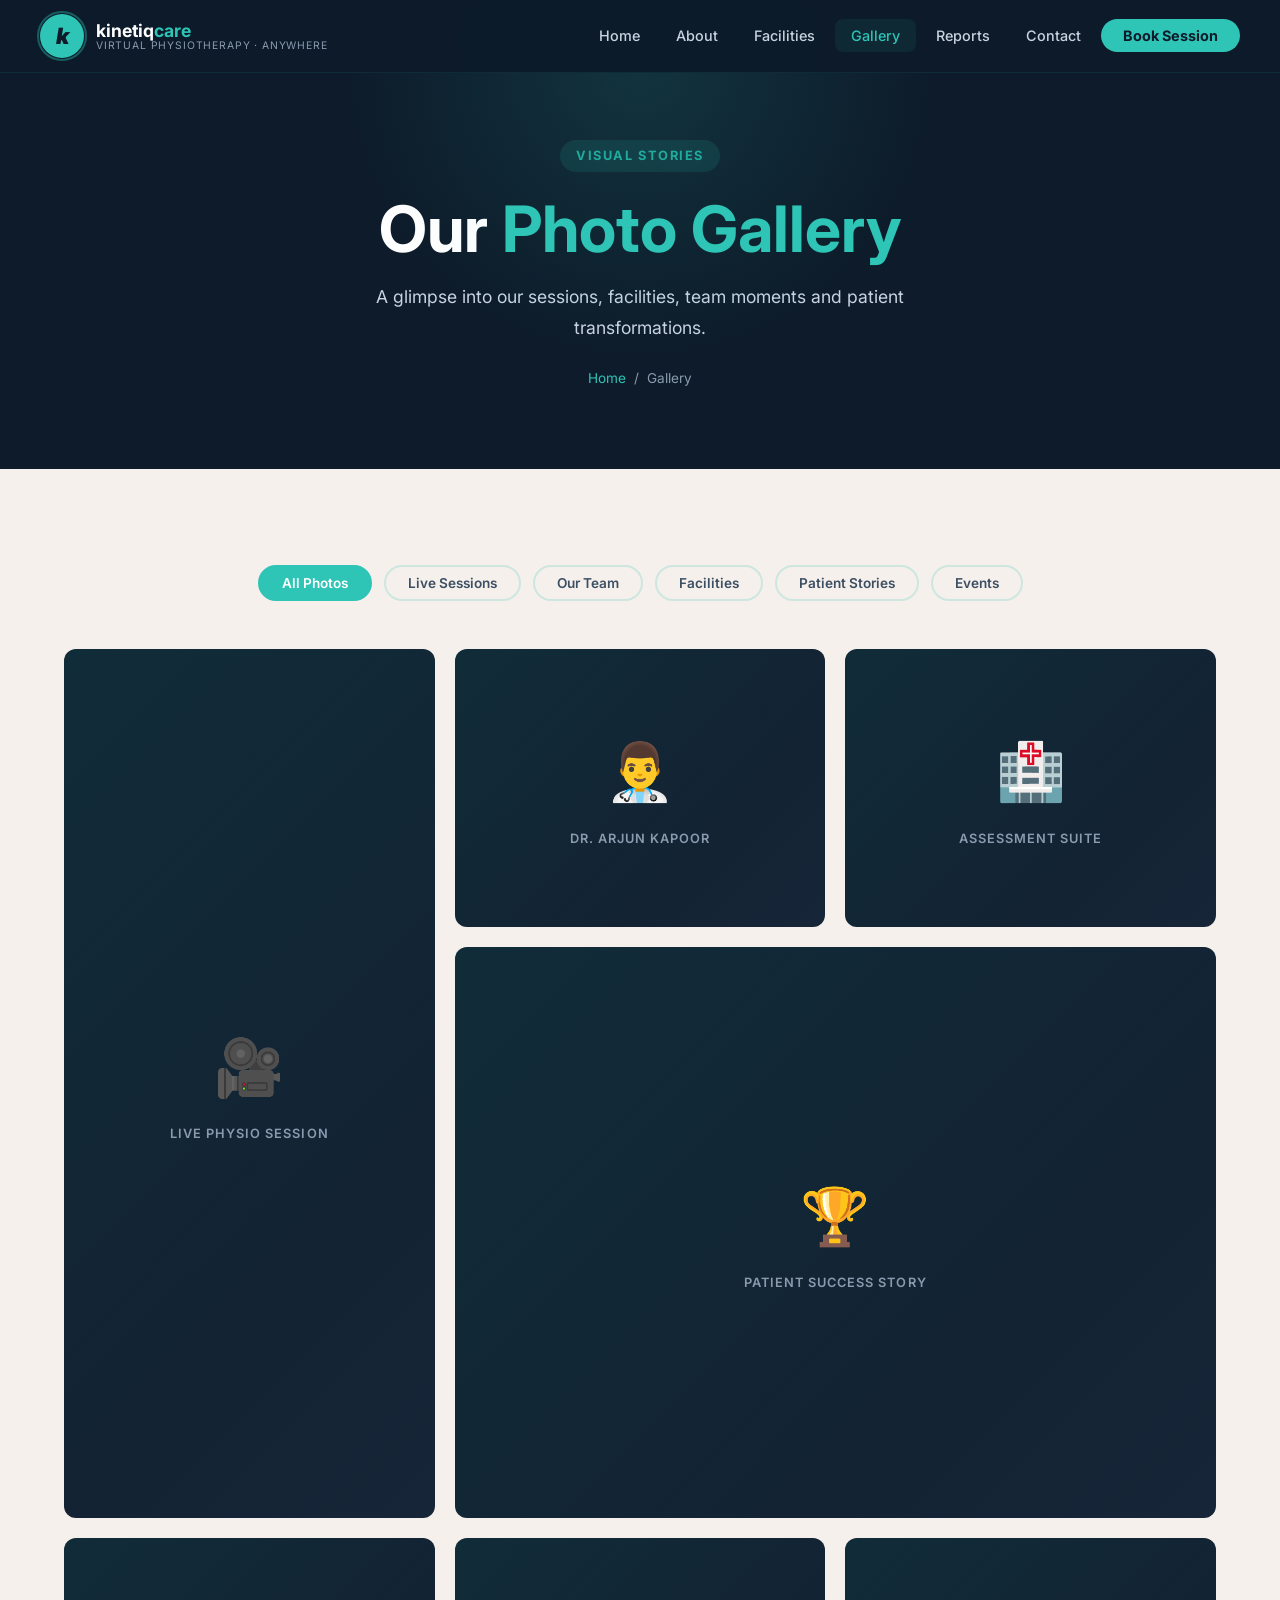
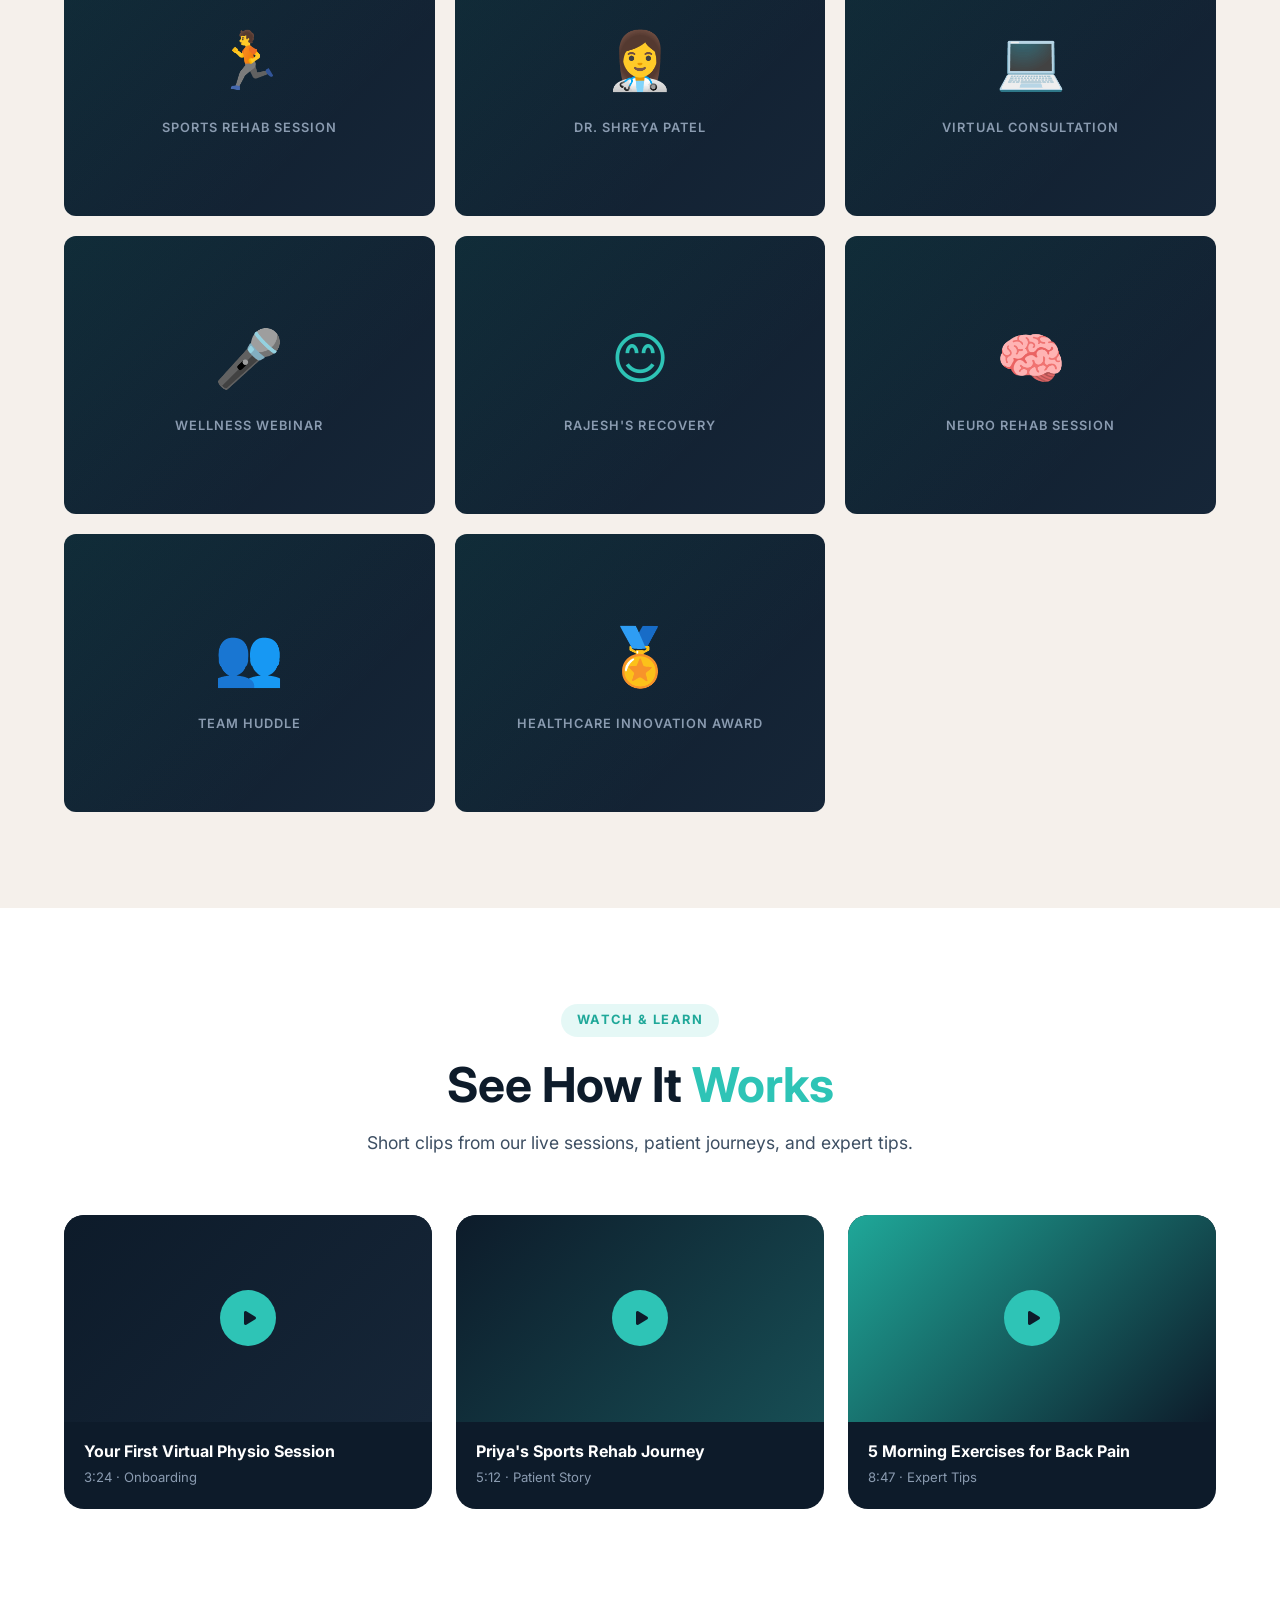
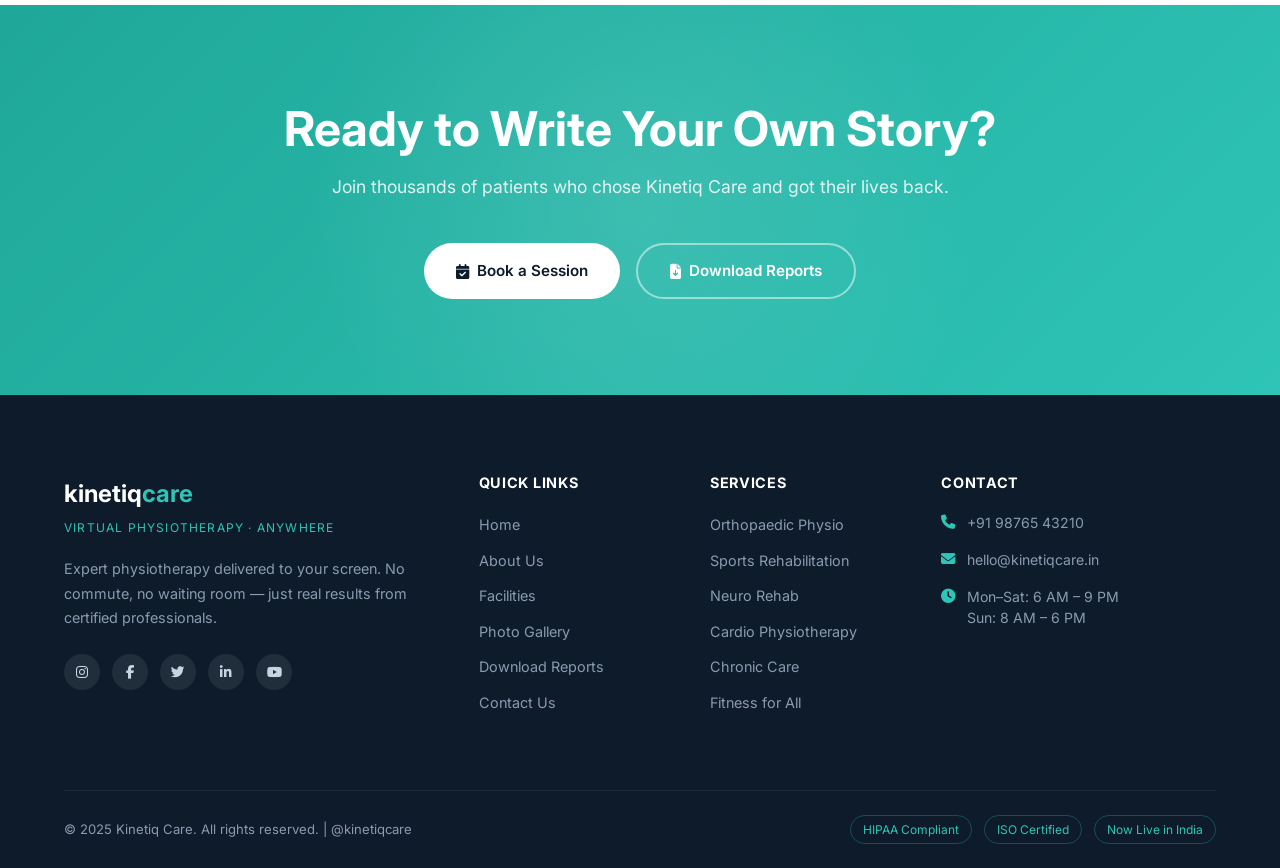
==== commit 50541db7: "Add admin dashboard and data-driven content system - New admin/ folder: login, dashboard, reports ma" ====
--- a/gallery.html
+++ b/gallery.html
@@ -10,14 +10,13 @@
   <link href="https://fonts.googleapis.com/css2?family=Inter:wght@400;500;600;700;800;900&display=swap" rel="stylesheet" />
   <link rel="stylesheet" href="https://cdnjs.cloudflare.com/ajax/libs/font-awesome/6.5.0/css/all.min.css" />
   <style>
-    .gallery-placeholder { cursor: pointer; }
-    .gallery-placeholder .ph-icon { font-size: 3.5rem; position: relative; z-index: 1; }
-    .gallery-placeholder .ph-label { font-size: 0.8rem; font-weight: 600; letter-spacing: 0.08em; color: var(--gray); text-transform: uppercase; position: relative; z-index: 1; }
+    .gallery-placeholder { cursor:pointer; }
+    .gallery-placeholder .ph-icon { font-size:3.5rem; position:relative; z-index:1; }
+    .gallery-placeholder .ph-label { font-size:0.8rem; font-weight:600; letter-spacing:0.08em; color:var(--gray); text-transform:uppercase; position:relative; z-index:1; }
   </style>
 </head>
 <body>
 
-  <!-- NAVBAR -->
   <nav class="navbar">
     <div class="nav-inner">
       <a href="index.html" class="nav-logo">
@@ -36,28 +35,21 @@
         <li><a href="contact.html">Contact</a></li>
         <li><a href="contact.html" class="nav-cta">Book Session</a></li>
       </ul>
-      <button class="hamburger" aria-label="Menu">
-        <span></span><span></span><span></span>
-      </button>
+      <button class="hamburger" aria-label="Menu"><span></span><span></span><span></span></button>
     </div>
   </nav>
 
-  <!-- PAGE HERO -->
   <section class="page-hero">
     <span class="section-label">Visual Stories</span>
     <h1>Our <span>Photo Gallery</span></h1>
     <p>A glimpse into our sessions, facilities, team moments and patient transformations.</p>
     <div class="breadcrumb">
-      <a href="index.html">Home</a>
-      <span>/</span>
-      <span>Gallery</span>
+      <a href="index.html">Home</a><span>/</span><span>Gallery</span>
     </div>
   </section>
 
-  <!-- GALLERY SECTION -->
-  <section class="section-pad" style="background: var(--cream);">
+  <section class="section-pad" style="background:var(--cream);">
     <div class="container">
-      <!-- Filters -->
       <div class="gallery-filters">
         <button class="filter-btn active" data-filter="all">All Photos</button>
         <button class="filter-btn" data-filter="sessions">Live Sessions</button>
@@ -67,158 +59,16 @@
         <button class="filter-btn" data-filter="events">Events</button>
       </div>
 
-      <!-- Gallery Grid -->
-      <div class="gallery-grid">
-
-        <div class="gallery-item tall" data-category="sessions" style="grid-row:span 2;">
-          <div class="gallery-placeholder" style="height:100%;min-height:420px;">
-            <div class="ph-icon">🎥</div>
-            <div class="ph-label">Live Physio Session</div>
-          </div>
-          <div class="gallery-overlay">
-            <i class="fas fa-expand-arrows-alt"></i>
-            <span>Live Physio Session</span>
-            <small>Online Consultation</small>
-          </div>
+      <!-- Dynamic gallery injected here -->
+      <div class="gallery-grid" id="gallery-grid">
+        <div style="grid-column:1/-1;text-align:center;padding:48px;color:var(--gray);">
+          <i class="fas fa-spinner fa-spin" style="font-size:2rem;color:var(--teal);margin-bottom:12px;display:block;"></i>
+          Loading gallery...
         </div>
-
-        <div class="gallery-item" data-category="team">
-          <div class="gallery-placeholder">
-            <div class="ph-icon">👨‍⚕️</div>
-            <div class="ph-label">Dr. Arjun Kapoor</div>
-          </div>
-          <div class="gallery-overlay">
-            <i class="fas fa-expand-arrows-alt"></i>
-            <span>Dr. Arjun Kapoor</span>
-            <small>Orthopaedic Specialist</small>
-          </div>
-        </div>
-
-        <div class="gallery-item" data-category="facilities">
-          <div class="gallery-placeholder">
-            <div class="ph-icon">🏥</div>
-            <div class="ph-label">Assessment Suite</div>
-          </div>
-          <div class="gallery-overlay">
-            <i class="fas fa-expand-arrows-alt"></i>
-            <span>Assessment Suite</span>
-            <small>Virtual Facility</small>
-          </div>
-        </div>
-
-        <div class="gallery-item wide" data-category="patients" style="grid-column:span 2;">
-          <div class="gallery-placeholder" style="min-height:220px;">
-            <div class="ph-icon">🏆</div>
-            <div class="ph-label">Patient Success — Knee Recovery</div>
-          </div>
-          <div class="gallery-overlay">
-            <i class="fas fa-expand-arrows-alt"></i>
-            <span>Patient Success Story</span>
-            <small>Knee Recovery Journey</small>
-          </div>
-        </div>
-
-        <div class="gallery-item" data-category="sessions">
-          <div class="gallery-placeholder">
-            <div class="ph-icon">🏃</div>
-            <div class="ph-label">Sports Rehab Session</div>
-          </div>
-          <div class="gallery-overlay">
-            <i class="fas fa-expand-arrows-alt"></i>
-            <span>Sports Rehab Session</span>
-            <small>Athlete Conditioning</small>
-          </div>
-        </div>
-
-        <div class="gallery-item" data-category="team">
-          <div class="gallery-placeholder">
-            <div class="ph-icon">👩‍⚕️</div>
-            <div class="ph-label">Dr. Shreya Patel</div>
-          </div>
-          <div class="gallery-overlay">
-            <i class="fas fa-expand-arrows-alt"></i>
-            <span>Dr. Shreya Patel</span>
-            <small>Sports Rehabilitation</small>
-          </div>
-        </div>
-
-        <div class="gallery-item" data-category="facilities">
-          <div class="gallery-placeholder">
-            <div class="ph-icon">💻</div>
-            <div class="ph-label">Virtual Consultation Room</div>
-          </div>
-          <div class="gallery-overlay">
-            <i class="fas fa-expand-arrows-alt"></i>
-            <span>Virtual Consultation</span>
-            <small>HD Video Setup</small>
-          </div>
-        </div>
-
-        <div class="gallery-item" data-category="events">
-          <div class="gallery-placeholder">
-            <div class="ph-icon">🎤</div>
-            <div class="ph-label">Wellness Webinar</div>
-          </div>
-          <div class="gallery-overlay">
-            <i class="fas fa-expand-arrows-alt"></i>
-            <span>Wellness Webinar</span>
-            <small>Patient Education Event</small>
-          </div>
-        </div>
-
-        <div class="gallery-item" data-category="patients">
-          <div class="gallery-placeholder">
-            <div class="ph-icon">😊</div>
-            <div class="ph-label">Rajesh's Recovery</div>
-          </div>
-          <div class="gallery-overlay">
-            <i class="fas fa-expand-arrows-alt"></i>
-            <span>Rajesh's Recovery</span>
-            <small>Post-Surgery Rehab</small>
-          </div>
-        </div>
-
-        <div class="gallery-item" data-category="sessions">
-          <div class="gallery-placeholder">
-            <div class="ph-icon">🧠</div>
-            <div class="ph-label">Neuro Rehab Session</div>
-          </div>
-          <div class="gallery-overlay">
-            <i class="fas fa-expand-arrows-alt"></i>
-            <span>Neuro Rehab Session</span>
-            <small>Balance Training</small>
-          </div>
-        </div>
-
-        <div class="gallery-item" data-category="team">
-          <div class="gallery-placeholder">
-            <div class="ph-icon">👥</div>
-            <div class="ph-label">Team Meeting</div>
-          </div>
-          <div class="gallery-overlay">
-            <i class="fas fa-expand-arrows-alt"></i>
-            <span>Team Huddle</span>
-            <small>Clinical Review Session</small>
-          </div>
-        </div>
-
-        <div class="gallery-item" data-category="events">
-          <div class="gallery-placeholder">
-            <div class="ph-icon">🏅</div>
-            <div class="ph-label">Healthcare Award 2024</div>
-          </div>
-          <div class="gallery-overlay">
-            <i class="fas fa-expand-arrows-alt"></i>
-            <span>Healthcare Innovation Award</span>
-            <small>Best Virtual Physio Platform 2024</small>
-          </div>
-        </div>
-
       </div>
     </div>
   </section>
 
-  <!-- VIDEO SECTION -->
   <section class="section-pad">
     <div class="container">
       <div class="text-center">
@@ -227,44 +77,13 @@
         <p class="section-subtitle">Short clips from our live sessions, patient journeys, and expert tips.</p>
       </div>
       <div style="display:grid;grid-template-columns:repeat(3,1fr);gap:24px;margin-top:8px;">
-        <div style="background:var(--navy);border-radius:var(--radius-lg);overflow:hidden;cursor:pointer;transition:var(--transition);" onmouseover="this.style.transform='translateY(-6px)'" onmouseout="this.style.transform=''">
-          <div style="aspect-ratio:16/9;display:flex;align-items:center;justify-content:center;background:linear-gradient(135deg,var(--navy),var(--navy-mid));position:relative;">
-            <div style="width:56px;height:56px;background:var(--teal);border-radius:50%;display:flex;align-items:center;justify-content:center;z-index:1;">
-              <i class="fas fa-play" style="color:var(--navy);margin-left:4px;"></i>
-            </div>
-          </div>
-          <div style="padding:20px;">
-            <h4 style="color:var(--white);margin-bottom:6px;font-size:1rem;">Your First Virtual Physio Session</h4>
-            <p style="color:var(--gray);font-size:0.82rem;">3:24 · Onboarding</p>
-          </div>
-        </div>
-        <div style="background:var(--navy);border-radius:var(--radius-lg);overflow:hidden;cursor:pointer;transition:var(--transition);" onmouseover="this.style.transform='translateY(-6px)'" onmouseout="this.style.transform=''">
-          <div style="aspect-ratio:16/9;display:flex;align-items:center;justify-content:center;background:linear-gradient(135deg,var(--navy),rgba(46,196,182,0.3));position:relative;">
-            <div style="width:56px;height:56px;background:var(--teal);border-radius:50%;display:flex;align-items:center;justify-content:center;z-index:1;">
-              <i class="fas fa-play" style="color:var(--navy);margin-left:4px;"></i>
-            </div>
-          </div>
-          <div style="padding:20px;">
-            <h4 style="color:var(--white);margin-bottom:6px;font-size:1rem;">Priya's Sports Rehab Journey</h4>
-            <p style="color:var(--gray);font-size:0.82rem;">5:12 · Patient Story</p>
-          </div>
-        </div>
-        <div style="background:var(--navy);border-radius:var(--radius-lg);overflow:hidden;cursor:pointer;transition:var(--transition);" onmouseover="this.style.transform='translateY(-6px)'" onmouseout="this.style.transform=''">
-          <div style="aspect-ratio:16/9;display:flex;align-items:center;justify-content:center;background:linear-gradient(135deg,var(--teal-dark),var(--navy));position:relative;">
-            <div style="width:56px;height:56px;background:var(--teal);border-radius:50%;display:flex;align-items:center;justify-content:center;z-index:1;">
-              <i class="fas fa-play" style="color:var(--navy);margin-left:4px;"></i>
-            </div>
-          </div>
-          <div style="padding:20px;">
-            <h4 style="color:var(--white);margin-bottom:6px;font-size:1rem;">5 Morning Exercises for Back Pain</h4>
-            <p style="color:var(--gray);font-size:0.82rem;">8:47 · Expert Tips</p>
-          </div>
-        </div>
+        <div style="background:var(--navy);border-radius:var(--radius-lg);overflow:hidden;cursor:pointer;transition:var(--transition);" onmouseover="this.style.transform='translateY(-6px)'" onmouseout="this.style.transform=''"><div style="aspect-ratio:16/9;display:flex;align-items:center;justify-content:center;background:linear-gradient(135deg,var(--navy),var(--navy-mid));position:relative;"><div style="width:56px;height:56px;background:var(--teal);border-radius:50%;display:flex;align-items:center;justify-content:center;z-index:1;"><i class="fas fa-play" style="color:var(--navy);margin-left:4px;"></i></div></div><div style="padding:20px;"><h4 style="color:var(--white);margin-bottom:6px;font-size:1rem;">Your First Virtual Physio Session</h4><p style="color:var(--gray);font-size:0.82rem;">3:24 · Onboarding</p></div></div>
+        <div style="background:var(--navy);border-radius:var(--radius-lg);overflow:hidden;cursor:pointer;transition:var(--transition);" onmouseover="this.style.transform='translateY(-6px)'" onmouseout="this.style.transform=''"><div style="aspect-ratio:16/9;display:flex;align-items:center;justify-content:center;background:linear-gradient(135deg,var(--navy),rgba(46,196,182,0.3));position:relative;"><div style="width:56px;height:56px;background:var(--teal);border-radius:50%;display:flex;align-items:center;justify-content:center;z-index:1;"><i class="fas fa-play" style="color:var(--navy);margin-left:4px;"></i></div></div><div style="padding:20px;"><h4 style="color:var(--white);margin-bottom:6px;font-size:1rem;">Priya's Sports Rehab Journey</h4><p style="color:var(--gray);font-size:0.82rem;">5:12 · Patient Story</p></div></div>
+        <div style="background:var(--navy);border-radius:var(--radius-lg);overflow:hidden;cursor:pointer;transition:var(--transition);" onmouseover="this.style.transform='translateY(-6px)'" onmouseout="this.style.transform=''"><div style="aspect-ratio:16/9;display:flex;align-items:center;justify-content:center;background:linear-gradient(135deg,var(--teal-dark),var(--navy));position:relative;"><div style="width:56px;height:56px;background:var(--teal);border-radius:50%;display:flex;align-items:center;justify-content:center;z-index:1;"><i class="fas fa-play" style="color:var(--navy);margin-left:4px;"></i></div></div><div style="padding:20px;"><h4 style="color:var(--white);margin-bottom:6px;font-size:1rem;">5 Morning Exercises for Back Pain</h4><p style="color:var(--gray);font-size:0.82rem;">8:47 · Expert Tips</p></div></div>
       </div>
     </div>
   </section>
 
-  <!-- CTA -->
   <section class="cta-section">
     <div class="container" style="position:relative;z-index:1;">
       <h2>Ready to Write Your Own Story?</h2>
@@ -276,75 +95,47 @@
     </div>
   </section>
 
-  <!-- FOOTER -->
   <footer class="footer">
     <div class="container">
       <div class="footer-grid">
-        <div class="footer-brand">
-          <div class="logo-brand">kinetiq<span>care</span></div>
-          <div class="tagline">Virtual Physiotherapy · Anywhere</div>
-          <p>Expert physiotherapy delivered to your screen. No commute, no waiting room — just real results from certified professionals.</p>
-          <div class="social-links">
-            <a href="#"><i class="fab fa-instagram"></i></a>
-            <a href="#"><i class="fab fa-facebook-f"></i></a>
-            <a href="#"><i class="fab fa-twitter"></i></a>
-            <a href="#"><i class="fab fa-linkedin-in"></i></a>
-            <a href="#"><i class="fab fa-youtube"></i></a>
-          </div>
-        </div>
-        <div class="footer-col">
-          <h4>Quick Links</h4>
-          <ul>
-            <li><a href="index.html">Home</a></li>
-            <li><a href="about.html">About Us</a></li>
-            <li><a href="facilities.html">Facilities</a></li>
-            <li><a href="gallery.html">Photo Gallery</a></li>
-            <li><a href="reports.html">Download Reports</a></li>
-            <li><a href="contact.html">Contact Us</a></li>
-          </ul>
-        </div>
-        <div class="footer-col">
-          <h4>Services</h4>
-          <ul>
-            <li><a href="#">Orthopaedic Physio</a></li>
-            <li><a href="#">Sports Rehabilitation</a></li>
-            <li><a href="#">Neuro Rehab</a></li>
-            <li><a href="#">Cardio Physiotherapy</a></li>
-            <li><a href="#">Chronic Care</a></li>
-            <li><a href="#">Fitness for All</a></li>
-          </ul>
-        </div>
-        <div class="footer-col">
-          <h4>Contact</h4>
-          <div class="footer-contact-item">
-            <i class="fas fa-map-marker-alt"></i>
-            <p>Available Pan-India via Virtual Consultations</p>
-          </div>
-          <div class="footer-contact-item">
-            <i class="fas fa-phone"></i>
-            <p>+91 98765 43210</p>
-          </div>
-          <div class="footer-contact-item">
-            <i class="fas fa-envelope"></i>
-            <p>hello@kinetiqcare.in</p>
-          </div>
-          <div class="footer-contact-item">
-            <i class="fas fa-clock"></i>
-            <p>Mon–Sat: 6 AM – 9 PM<br/>Sun: 8 AM – 6 PM</p>
-          </div>
-        </div>
+        <div class="footer-brand"><div class="logo-brand">kinetiq<span>care</span></div><div class="tagline">Virtual Physiotherapy · Anywhere</div><p>Expert physiotherapy delivered to your screen. No commute, no waiting room — just real results from certified professionals.</p><div class="social-links"><a href="#"><i class="fab fa-instagram"></i></a><a href="#"><i class="fab fa-facebook-f"></i></a><a href="#"><i class="fab fa-twitter"></i></a><a href="#"><i class="fab fa-linkedin-in"></i></a><a href="#"><i class="fab fa-youtube"></i></a></div></div>
+        <div class="footer-col"><h4>Quick Links</h4><ul><li><a href="index.html">Home</a></li><li><a href="about.html">About Us</a></li><li><a href="facilities.html">Facilities</a></li><li><a href="gallery.html">Photo Gallery</a></li><li><a href="reports.html">Download Reports</a></li><li><a href="contact.html">Contact Us</a></li></ul></div>
+        <div class="footer-col"><h4>Services</h4><ul><li><a href="#">Orthopaedic Physio</a></li><li><a href="#">Sports Rehabilitation</a></li><li><a href="#">Neuro Rehab</a></li><li><a href="#">Cardio Physiotherapy</a></li><li><a href="#">Chronic Care</a></li><li><a href="#">Fitness for All</a></li></ul></div>
+        <div class="footer-col"><h4>Contact</h4><div class="footer-contact-item"><i class="fas fa-phone"></i><p>+91 98765 43210</p></div><div class="footer-contact-item"><i class="fas fa-envelope"></i><p>hello@kinetiqcare.in</p></div><div class="footer-contact-item"><i class="fas fa-clock"></i><p>Mon–Sat: 6 AM – 9 PM<br/>Sun: 8 AM – 6 PM</p></div></div>
       </div>
-      <div class="footer-bottom">
-        <p>&copy; 2025 Kinetiq Care. All rights reserved. | @kinetiqcare</p>
-        <div class="badges">
-          <span class="badge">HIPAA Compliant</span>
-          <span class="badge">ISO Certified</span>
-          <span class="badge">Now Live in India</span>
-        </div>
-      </div>
+      <div class="footer-bottom"><p>&copy; 2025 Kinetiq Care. All rights reserved. | @kinetiqcare</p><div class="badges"><span class="badge">HIPAA Compliant</span><span class="badge">ISO Certified</span><span class="badge">Now Live in India</span></div></div>
     </div>
   </footer>
 
+  <script src="js/data-loader.js"></script>
   <script src="js/main.js"></script>
+  <script>
+    function renderGallery(items) {
+      const grid = document.getElementById('gallery-grid');
+      if (!items.length) {
+        grid.innerHTML = '<div style="grid-column:1/-1;text-align:center;padding:48px;color:var(--gray);">No gallery items.</div>';
+        return;
+      }
+      grid.innerHTML = items.map(item => {
+        const spanClass = item.span === 'tall' ? ' tall' : item.span === 'wide' ? ' wide' : '';
+        const style = item.span === 'tall' ? 'style="grid-row:span 2;"' : item.span === 'wide' ? 'style="grid-column:span 2;"' : '';
+        const inner = item.imageSrc
+          ? `<img src="${item.imageSrc}" alt="${item.title}" style="width:100%;height:100%;object-fit:cover;" />`
+          : `<div class="gallery-placeholder" style="height:100%;min-height:200px;"><div class="ph-icon">${item.icon}</div><div class="ph-label">${item.title}</div></div>`;
+        return `<div class="gallery-item${spanClass}" data-category="${item.category}" ${style}>
+          ${inner}
+          <div class="gallery-overlay">
+            <i class="fas fa-expand-arrows-alt"></i>
+            <span>${item.title}</span>
+            <small>${item.subtitle}</small>
+          </div>
+        </div>`;
+      }).join('');
+      document.dispatchEvent(new CustomEvent('kcContentLoaded'));
+      window.initGalleryFilter();
+    }
+
+    KCData.loadGallery().then(renderGallery);
+  </script>
 </body>
 </html>
